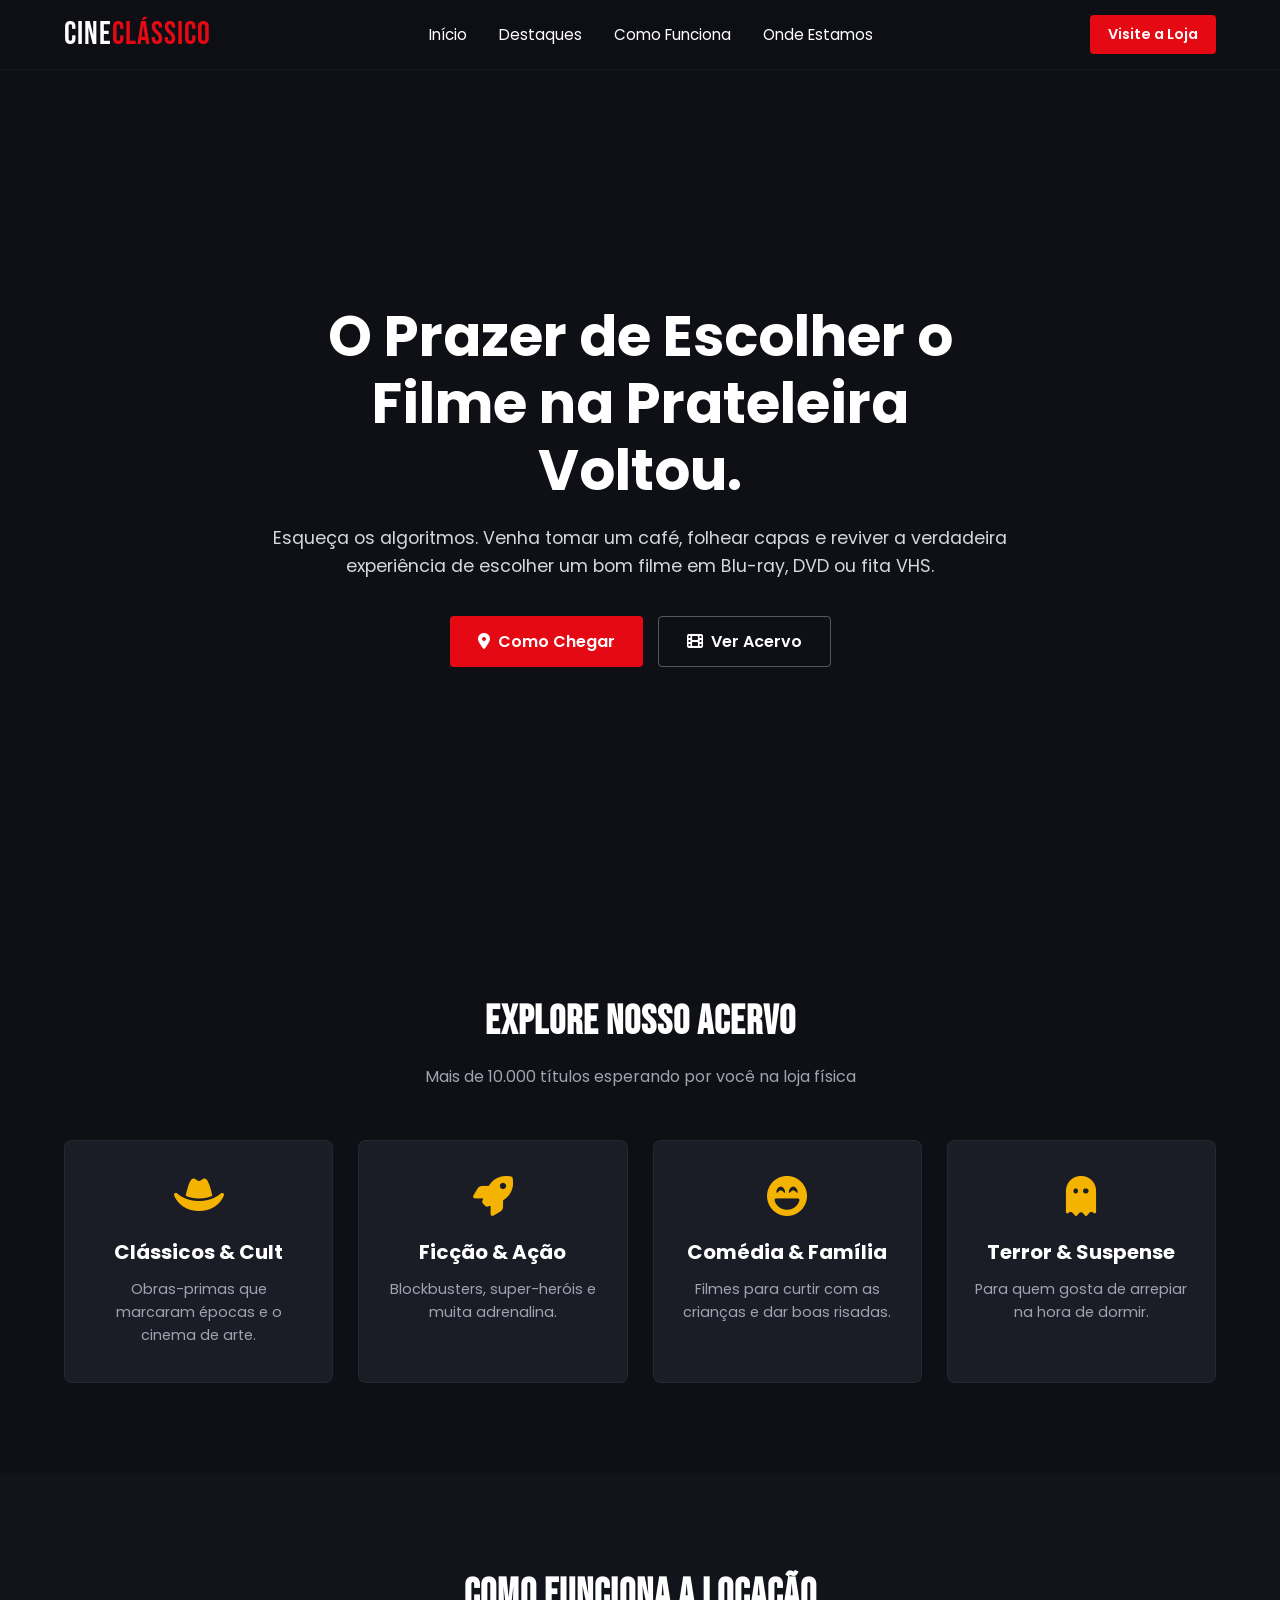
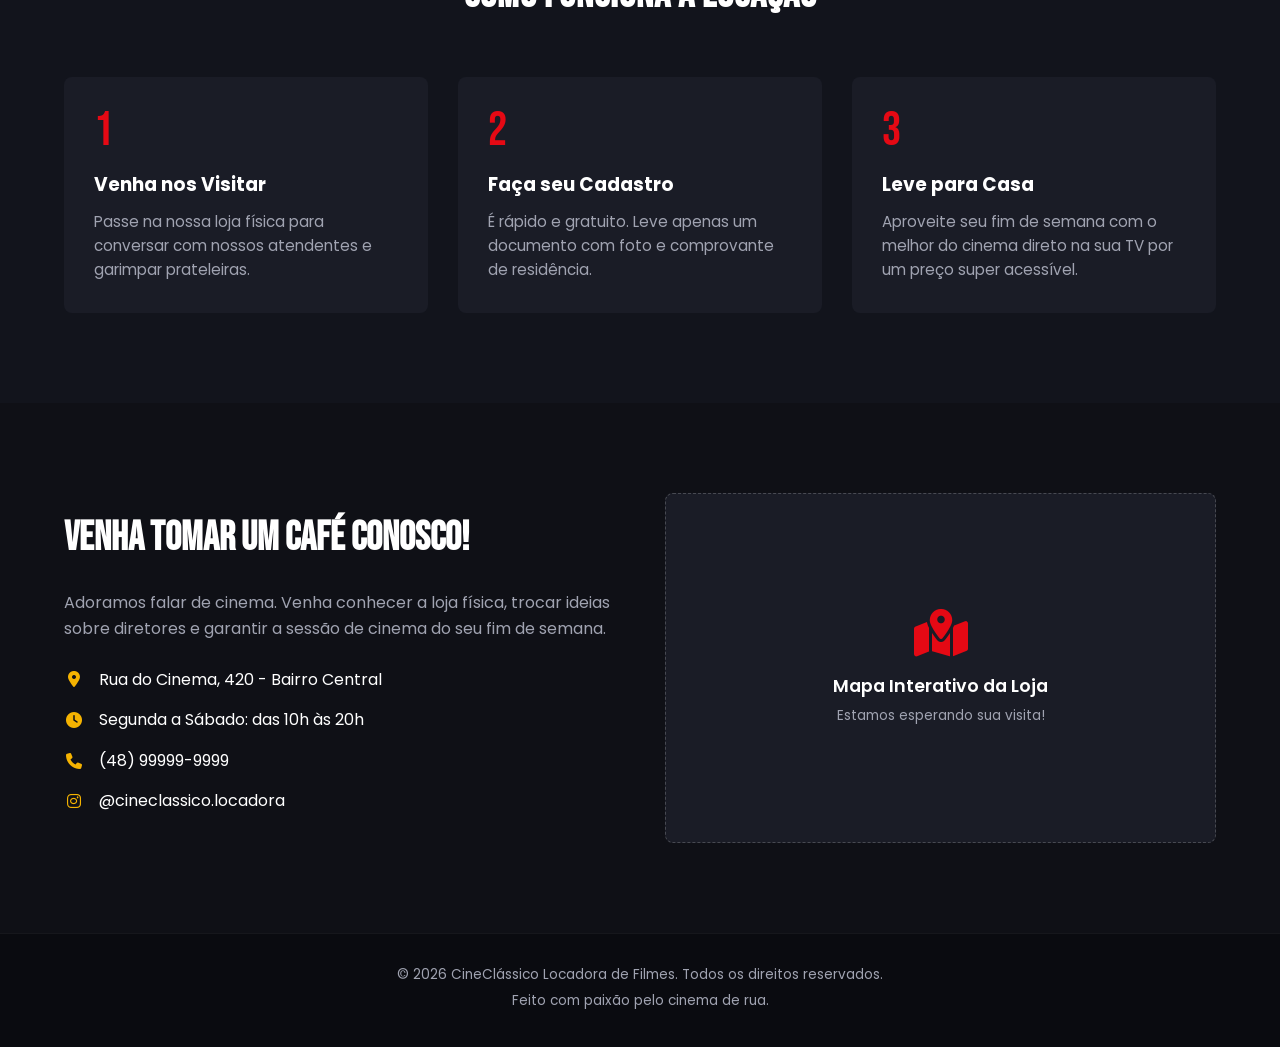
==== locadora_fisica/locadora_fisica/index.html @ 77d24d3d "Fix: remove subpasta duplicada e ponteiro de submodulo" ====
<!DOCTYPE html>
<html lang="pt-BR">

<head>
    <meta charset="UTF-8">
    <meta name="viewport" content="width=device-width, initial-scale=1.0">
    <title>CineClássico | A Sua Locadora de Filmes</title>
    <link rel="stylesheet" href="style.css">
    <!-- Google Fonts -->
    <link rel="preconnect" href="https://fonts.googleapis.com">
    <link rel="preconnect" href="https://fonts.gstatic.com" crossorigin>
    <link href="https://fonts.googleapis.com/css2?family=Poppins:wght@300;400;600;700&family=Bebas+Neue&display=swap"
        rel="stylesheet">
    <!-- FontAwesome para ícones -->
    <link rel="stylesheet" href="https://cdnjs.cloudflare.com/ajax/libs/font-awesome/6.4.0/css/all.min.css">
</head>

<body>

    <!-- CABEÇALHO / NAVBAR -->
    <header>
        <div class="container navbar">
            <a href="#" class="logo">Cine<span>Clássico</span></a>
            <nav>
                <ul class="nav-links">
                    <li><a href="#inicio">Início</a></li>
                    <li><a href="#destaques">Destaques</a></li>
                    <li><a href="#como-funciona">Como Funciona</a></li>
                    <li><a href="#localizacao">Onde Estamos</a></li>
                </ul>
            </nav>
            <a href="#localizacao" class="btn-cta-nav">Visite a Loja</a>
        </div>
    </header>

    <!-- SEÇÃO HERO (PRINCIPAL) -->
    <section id="inicio" class="hero">
        <div class="container hero-content">
            <h1>O Prazer de Escolher o Filme na Prateleira Voltou.</h1>
            <p>Esqueça os algoritmos. Venha tomar um café, folhear capas e reviver a verdadeira experiência de escolher
                um bom filme em Blu-ray, DVD ou fita VHS.</p>
            <div class="hero-buttons">
                <a href="#localizacao" class="btn btn-primary"><i class="fa-solid fa-location-dot"></i> Como Chegar</a>
                <a href="#destaques" class="btn btn-secondary"><i class="fa-solid fa-film"></i> Ver Acervo</a>
            </div>
        </div>
    </section>

    <!-- SEÇÃO DE DESTAQUES / GÊNEROS -->
    <section id="destaques" class="destaques">
        <div class="container">
            <h2 class="section-title">Explore Nosso Acervo</h2>
            <p class="section-subtitle">Mais de 10.000 títulos esperando por você na loja física</p>

            <div class="grid-categorias">
                <div class="card-categoria">
                    <i class="fa-solid fa-hat-cowboy"></i>
                    <h3>Clássicos & Cult</h3>
                    <p>Obras-primas que marcaram épocas e o cinema de arte.</p>
                </div>
                <div class="card-categoria">
                    <i class="fa-solid fa-rocket"></i>
                    <h3>Ficção & Ação</h3>
                    <p>Blockbusters, super-heróis e muita adrenalina.</p>
                </div>
                <div class="card-categoria">
                    <i class="fa-solid fa-face-laugh-beam"></i>
                    <h3>Comédia & Família</h3>
                    <p>Filmes para curtir com as crianças e dar boas risadas.</p>
                </div>
                <div class="card-categoria">
                    <i class="fa-solid fa-ghost"></i>
                    <h3>Terror & Suspense</h3>
                    <p>Para quem gosta de arrepiar na hora de dormir.</p>
                </div>
            </div>
        </div>
    </section>

    <!-- COMO FUNCIONA -->
    <section id="como-funciona" class="como-funciona">
        <div class="container">
            <h2 class="section-title">Como Funciona a Locação</h2>
            <div class="steps-grid">
                <div class="step">
                    <div class="step-number">1</div>
                    <h3>Venha nos Visitar</h3>
                    <p>Passe na nossa loja física para conversar com nossos atendentes e garimpar prateleiras.</p>
                </div>
                <div class="step">
                    <div class="step-number">2</div>
                    <h3>Faça seu Cadastro</h3>
                    <p>É rápido e gratuito. Leve apenas um documento com foto e comprovante de residência.</p>
                </div>
                <div class="step">
                    <div class="step-number">3</div>
                    <h3>Leve para Casa</h3>
                    <p>Aproveite seu fim de semana com o melhor do cinema direto na sua TV por um preço super acessível.
                    </p>
                </div>
            </div>
        </div>
    </section>

    <!-- LOCALIZAÇÃO E CONTATO -->
    <section id="localizacao" class="localizacao">
        <div class="container loc-grid">
            <div class="loc-info">
                <h2>Venha Tomar um Café Conosco!</h2>
                <p>Adoramos falar de cinema. Venha conhecer a loja física, trocar ideias sobre diretores e garantir a
                    sessão de cinema do seu fim de semana.</p>

                <ul class="contact-list">
                    <li><i class="fa-solid fa-location-dot"></i> Rua do Cinema, 420 - Bairro Central</li>
                    <li><i class="fa-solid fa-clock"></i> Segunda a Sábado: das 10h às 20h</li>
                    <li><i class="fa-solid fa-phone"></i> (48) 99999-9999</li>
                    <li><i class="fa-brands fa-instagram"></i> @cineclassico.locadora</li>
                </ul>
            </div>
            <div class="loc-map">
                <!-- Simulação de um mapa visual estiloso -->
                <div class="map-placeholder">
                    <i class="fa-solid fa-map-location-dot"></i>
                    <p>Mapa Interativo da Loja</p>
                    <span>Estamos esperando sua visita!</span>
                </div>
            </div>
        </div>
    </section>

    <!-- RODAPÉ -->
    <footer>
        <div class="container footer-content">
            <p>&copy; 2026 CineClássico Locadora de Filmes. Todos os direitos reservados.</p>
            <p>Feito com paixão pelo cinema de rua.</p>
        </div>
    </footer>

</body>

</html>
---- locadora_fisica/locadora_fisica/style.css ----
:root {
    --primary: #e50914;
    --primary-hover: #b80710;
    --accent: #f5b301;
    --bg-dark: #0f1016;
    --bg-alt: #12141c;
    --bg-footer: #0a0b10;
    --bg-card: #1a1c26;
    --text-light: #ffffff;
    --text-muted: #a0a3b1;
    --text-hero: #d5d7e0;
    --header-h: 70px;
    --transition: all 0.3s ease;
}

*,
*::before,
*::after {
    box-sizing: border-box;
    margin: 0;
    padding: 0;
}

html {
    scroll-behavior: smooth;
    scroll-padding-top: var(--header-h);
}

body {
    font-family: 'Poppins', sans-serif;
    background-color: var(--bg-dark);
    color: var(--text-light);
    line-height: 1.6;
}

.container {
    width: 100%;
    max-width: 1200px;
    margin-inline: auto;
    padding-inline: 1.5rem;
}

:focus-visible {
    outline: 2px solid var(--accent);
    outline-offset: 3px;
}

@media (prefers-reduced-motion: reduce) {
    html {
        scroll-behavior: auto;
    }

    *,
    *::before,
    *::after {
        transition: none !important;
    }
}

header {
    position: fixed;
    inset: 0 0 auto 0;
    height: var(--header-h);
    z-index: 1000;
    background-color: rgba(15, 16, 22, 0.95);
    backdrop-filter: blur(6px);
    border-bottom: 1px solid rgba(255, 255, 255, 0.05);
}

.navbar {
    height: 100%;
    display: flex;
    align-items: center;
    justify-content: space-between;
    gap: 1.5rem;
}

.logo {
    font-family: 'Bebas Neue', sans-serif;
    font-size: 2rem;
    letter-spacing: 1px;
    color: var(--text-light);
    text-decoration: none;
    white-space: nowrap;
}

.logo span {
    color: var(--primary);
}

.nav-links {
    display: flex;
    align-items: center;
    gap: 2rem;
    list-style: none;
}

.nav-links a {
    color: var(--text-light);
    text-decoration: none;
    font-size: 0.95rem;
    font-weight: 400;
    transition: var(--transition);
}

.nav-links a:hover {
    color: var(--accent);
}

.btn-cta-nav {
    background-color: var(--primary);
    color: var(--text-light);
    padding: 8px 18px;
    border-radius: 4px;
    text-decoration: none;
    font-weight: 600;
    font-size: 0.9rem;
    white-space: nowrap;
    transition: var(--transition);
}

.btn-cta-nav:hover {
    background-color: var(--primary-hover);
}

.hero {
    min-height: 100vh;
    background-color: var(--bg-dark);
    background-image:
        linear-gradient(rgba(15, 16, 22, 0.55), rgba(15, 16, 22, 0.85)),
        url('https://images.unsplash.com/photo-1489599849927-2ee91cede3ba?auto=format&fit=crop&q=80&w=1920');
    background-position: center;
    background-size: cover;
    background-repeat: no-repeat;
    display: flex;
    align-items: center;
    text-align: center;
    padding-top: var(--header-h);
}

.hero-content {
    max-width: 800px;
    margin: 0 auto;
}

.hero h1 {
    font-size: 3.5rem;
    font-weight: 700;
    margin-bottom: 20px;
    line-height: 1.2;
}

.hero p {
    font-size: 1.1rem;
    color: var(--text-hero);
    margin-bottom: 35px;
}

.hero-buttons {
    display: flex;
    justify-content: center;
    flex-wrap: wrap;
    gap: 15px;
}

.btn {
    padding: 12px 28px;
    border-radius: 4px;
    font-weight: 600;
    text-decoration: none;
    display: inline-flex;
    align-items: center;
    gap: 8px;
    transition: var(--transition);
}

.btn-primary {
    background-color: var(--primary);
    color: var(--text-light);
}

.btn-primary:hover {
    background-color: var(--primary-hover);
}

.btn-secondary {
    background-color: transparent;
    color: var(--text-light);
    border: 1px solid rgba(255, 255, 255, 0.3);
}

.btn-secondary:hover {
    border-color: var(--text-light);
    background-color: rgba(255, 255, 255, 0.05);
}

.section-title {
    text-align: center;
    font-size: 2.5rem;
    margin-bottom: 10px;
    font-family: 'Bebas Neue', sans-serif;
    letter-spacing: 1px;
}

.section-subtitle {
    text-align: center;
    color: var(--text-muted);
    margin-bottom: 50px;
}

.destaques {
    padding: 90px 0;
    background-color: var(--bg-dark);
}

.grid-categorias {
    display: grid;
    grid-template-columns: repeat(auto-fit, minmax(250px, 1fr));
    gap: 25px;
}

.card-categoria {
    background-color: var(--bg-card);
    padding: 35px 25px;
    border-radius: 8px;
    text-align: center;
    border: 1px solid rgba(255, 255, 255, 0.05);
    transition: var(--transition);
}

.card-categoria:hover {
    transform: translateY(-5px);
    border-color: var(--accent);
}

.card-categoria i {
    font-size: 2.5rem;
    color: var(--accent);
    margin-bottom: 20px;
}

.card-categoria h3 {
    margin-bottom: 10px;
    font-size: 1.25rem;
}

.card-categoria p {
    color: var(--text-muted);
    font-size: 0.9rem;
}

.como-funciona {
    padding: 90px 0;
    background-color: var(--bg-alt);
}

.steps-grid {
    display: grid;
    grid-template-columns: repeat(auto-fit, minmax(min(100%, 300px), 1fr));
    gap: 30px;
    margin-top: 50px;
}

.step {
    background-color: var(--bg-card);
    padding: 30px;
    border-radius: 8px;
    position: relative;
}

.step-number {
    font-family: 'Bebas Neue', sans-serif;
    font-size: 3rem;
    color: var(--primary);
    line-height: 1;
    margin-bottom: 15px;
}

.step h3 {
    margin-bottom: 10px;
}

.step p {
    color: var(--text-muted);
    font-size: 0.95rem;
}

.localizacao {
    padding: 90px 0;
    background-color: var(--bg-dark);
}

.loc-grid {
    display: grid;
    grid-template-columns: repeat(2, minmax(0, 1fr));
    gap: 50px;
    align-items: center;
}

.loc-info h2 {
    font-size: 2.5rem;
    font-family: 'Bebas Neue', sans-serif;
    margin-bottom: 20px;
}

.loc-info p {
    color: var(--text-muted);
    margin-bottom: 25px;
}

.contact-list {
    list-style: none;
}

.contact-list li {
    display: flex;
    align-items: center;
    gap: 15px;
    margin-bottom: 15px;
    color: var(--text-light);
}

.contact-list i {
    color: var(--accent);
    width: 20px;
    text-align: center;
    flex-shrink: 0;
}

.map-placeholder {
    width: 100%;
    height: 350px;
    background-color: var(--bg-card);
    border-radius: 8px;
    display: flex;
    flex-direction: column;
    align-items: center;
    justify-content: center;
    border: 1px dashed rgba(255, 255, 255, 0.2);
    text-align: center;
    padding: 20px;
}

.map-placeholder i {
    font-size: 3rem;
    color: var(--primary);
    margin-bottom: 15px;
}

.map-placeholder p {
    font-weight: 600;
    font-size: 1.1rem;
}

.map-placeholder span {
    color: var(--text-muted);
    font-size: 0.85rem;
    margin-top: 5px;
}

footer {
    background-color: var(--bg-footer);
    padding: 30px 0;
    text-align: center;
    border-top: 1px solid rgba(255, 255, 255, 0.05);
}

.footer-content p {
    color: var(--text-muted);
    font-size: 0.85rem;
    margin-bottom: 5px;
}

@media (max-width: 768px) {
    header {
        height: auto;
        padding-block: 0.5rem;
    }

    .navbar {
        flex-wrap: wrap;
    }

    .navbar nav {
        order: 3;
        width: 100%;
        overflow-x: auto;
    }

    .nav-links {
        gap: 1.25rem;
        white-space: nowrap;
    }

    .hero {
        padding-top: 110px;
    }

    .hero h1 {
        font-size: 2.5rem;
    }

    .loc-grid {
        grid-template-columns: 1fr;
        gap: 2rem;
    }
}
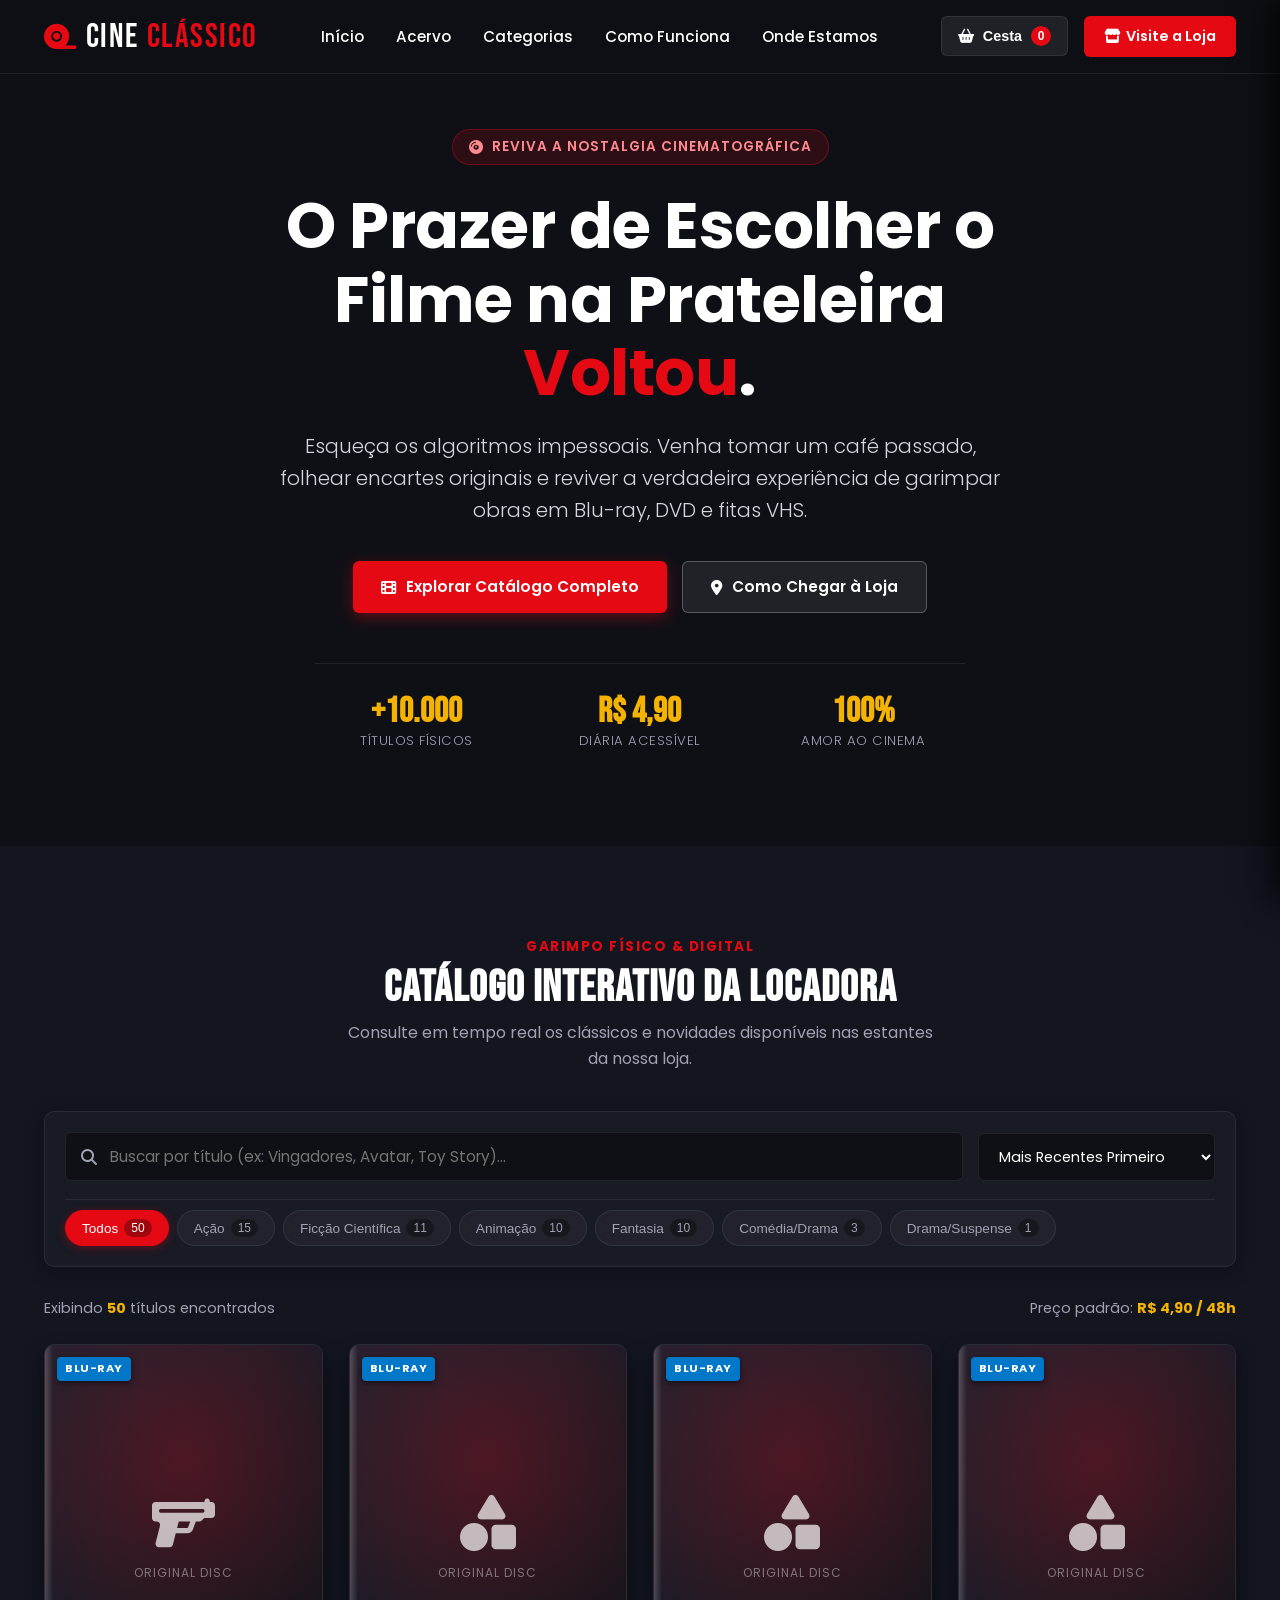
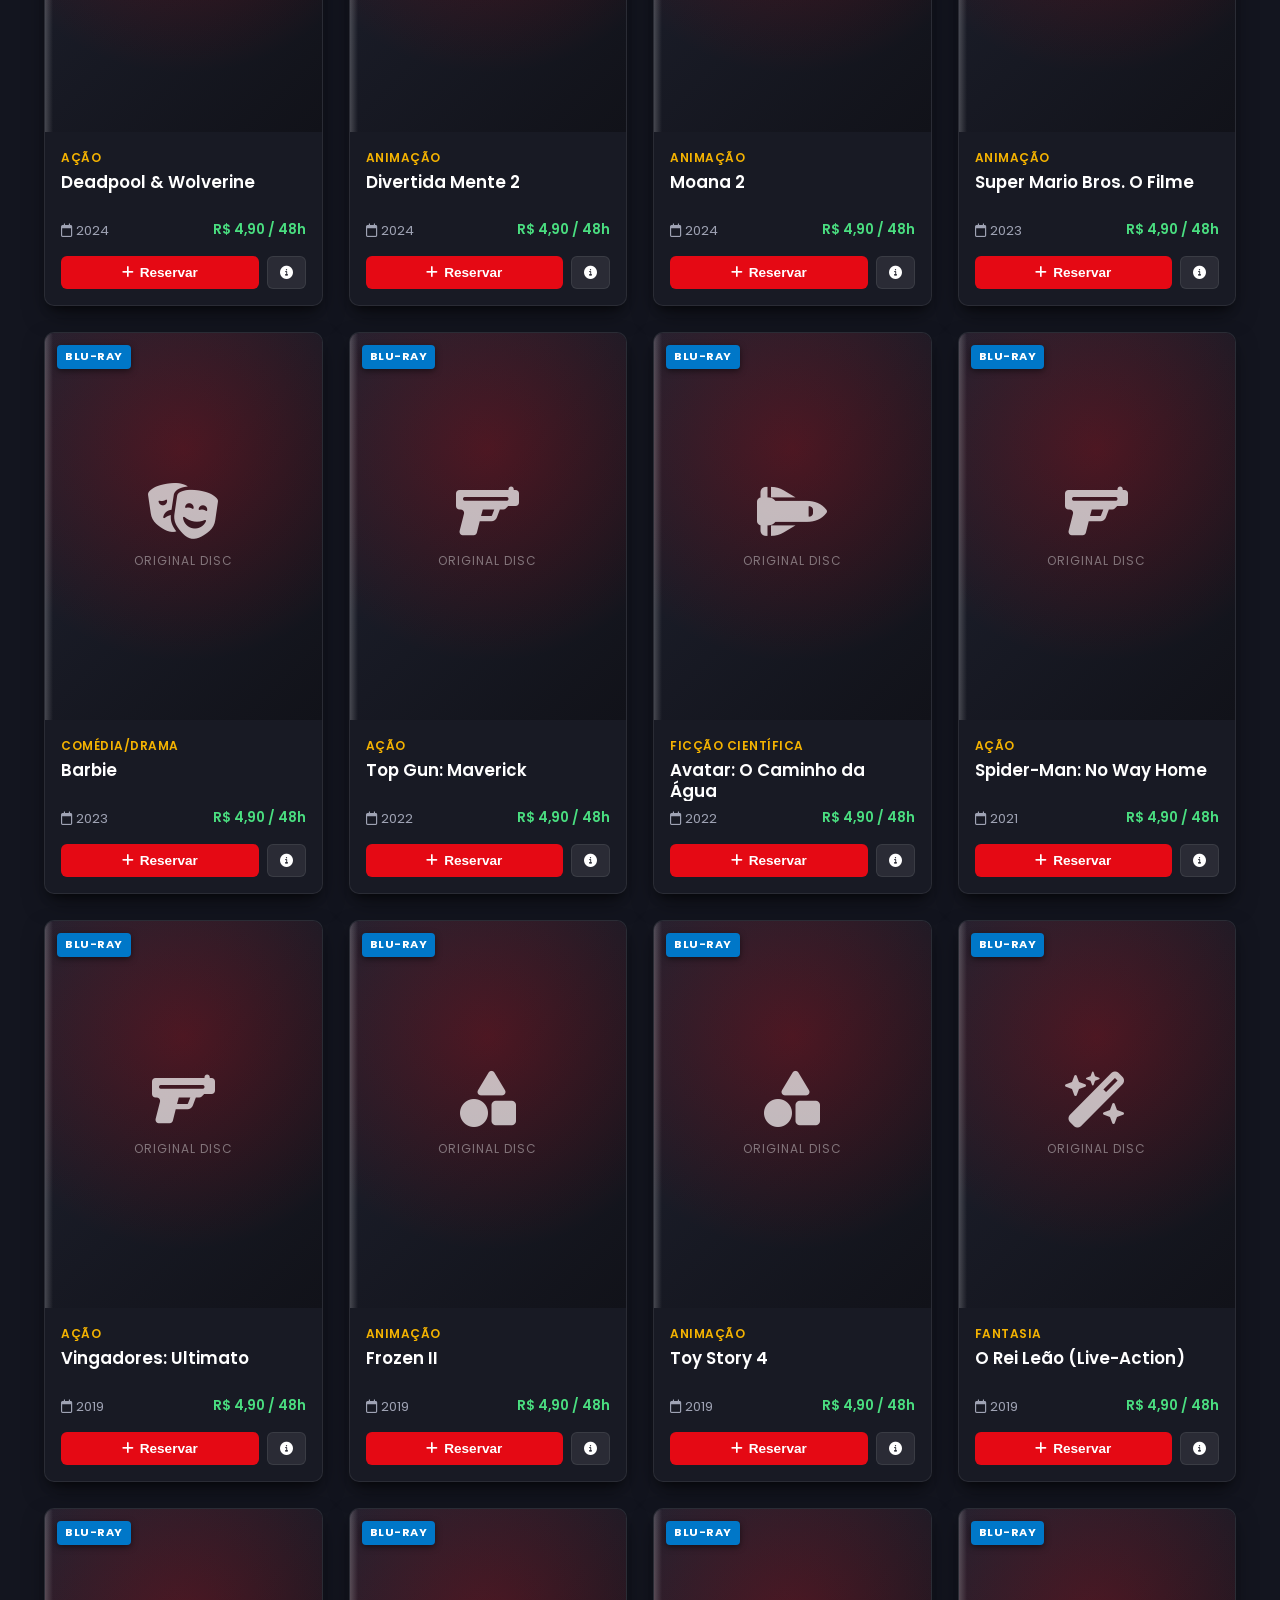
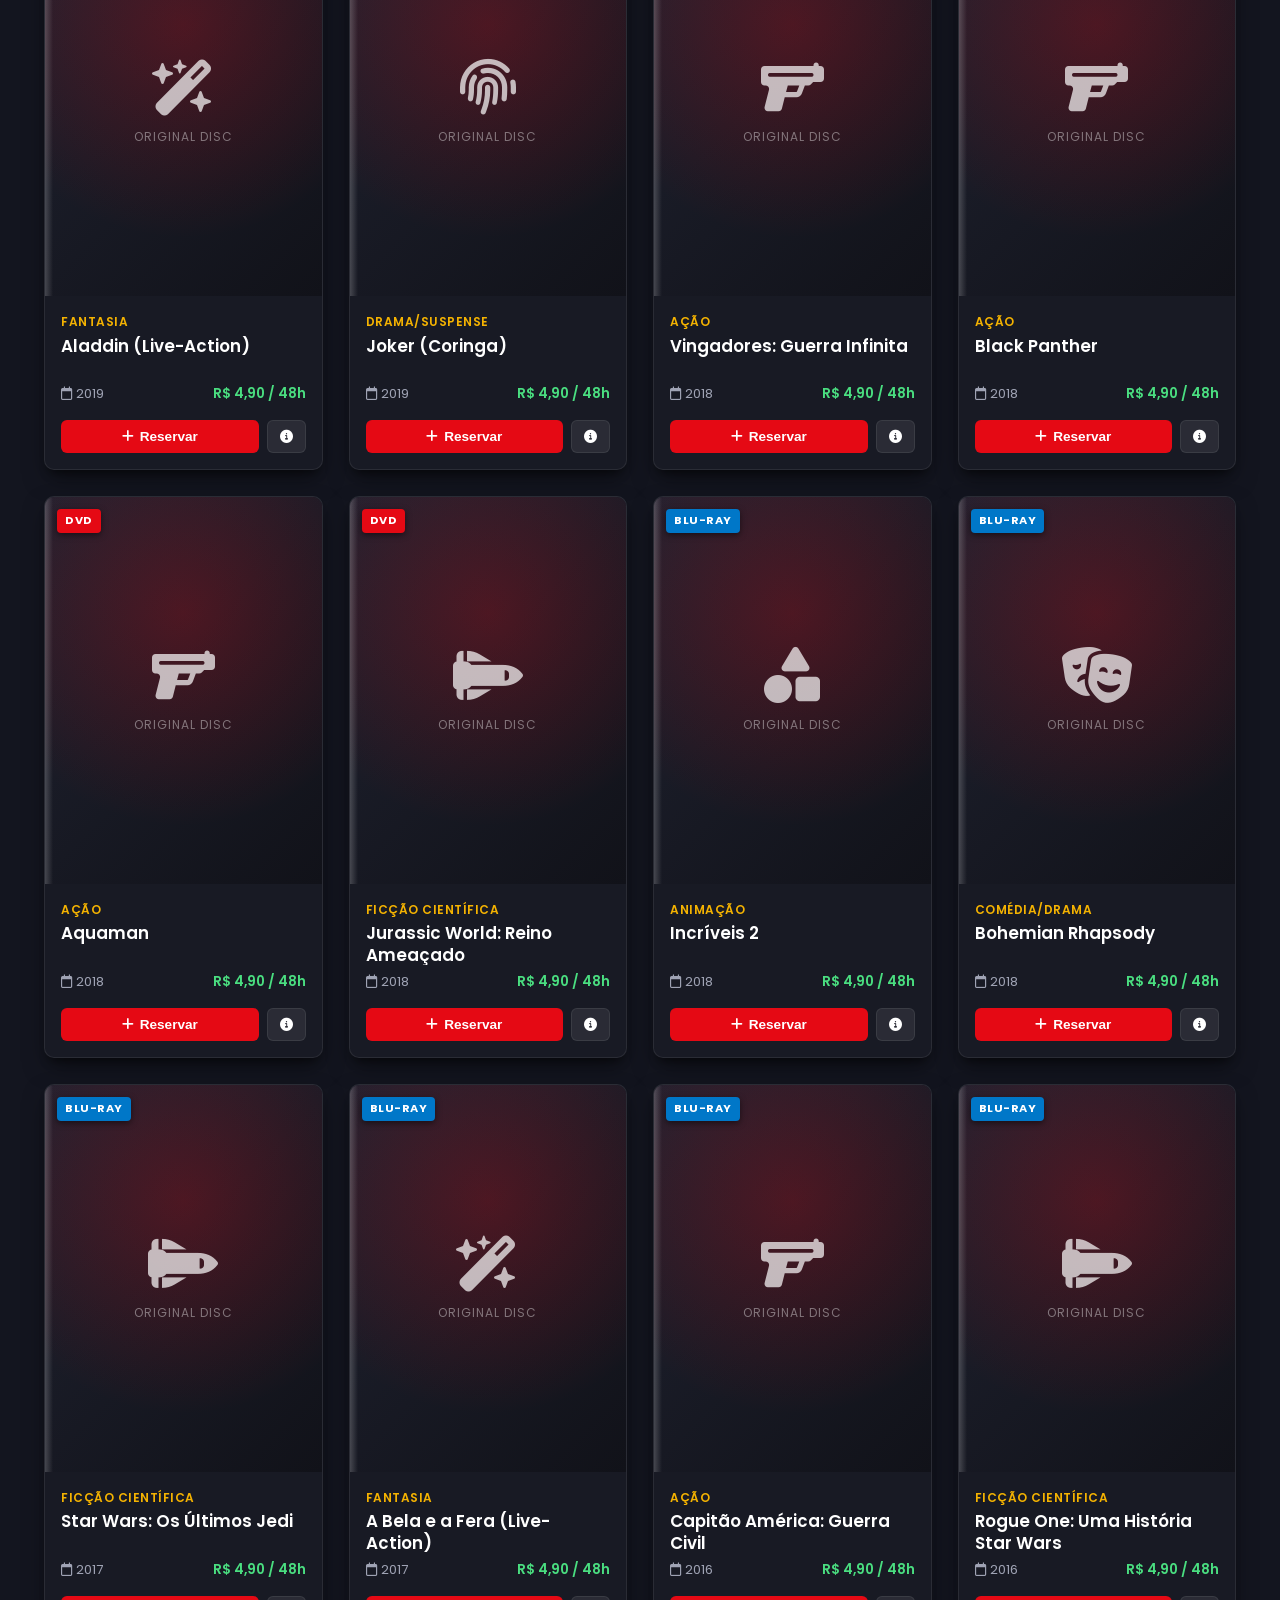
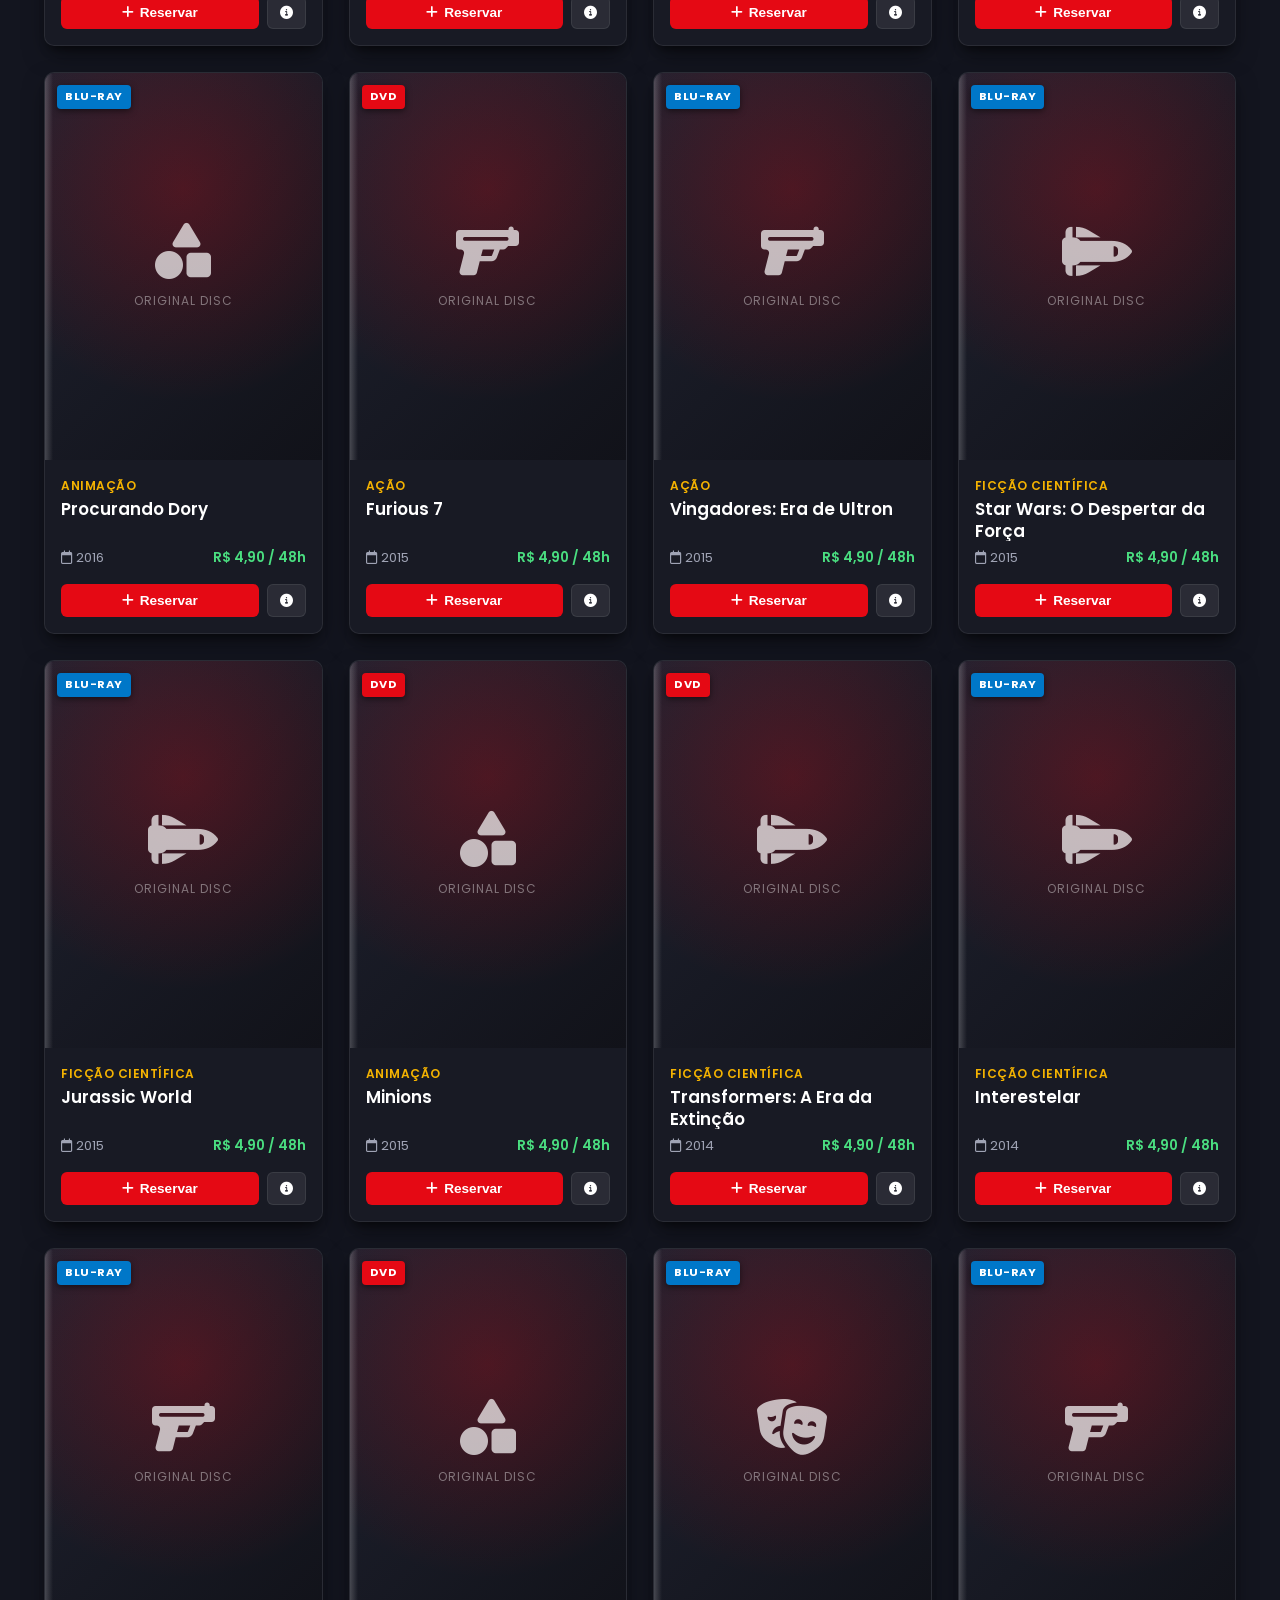
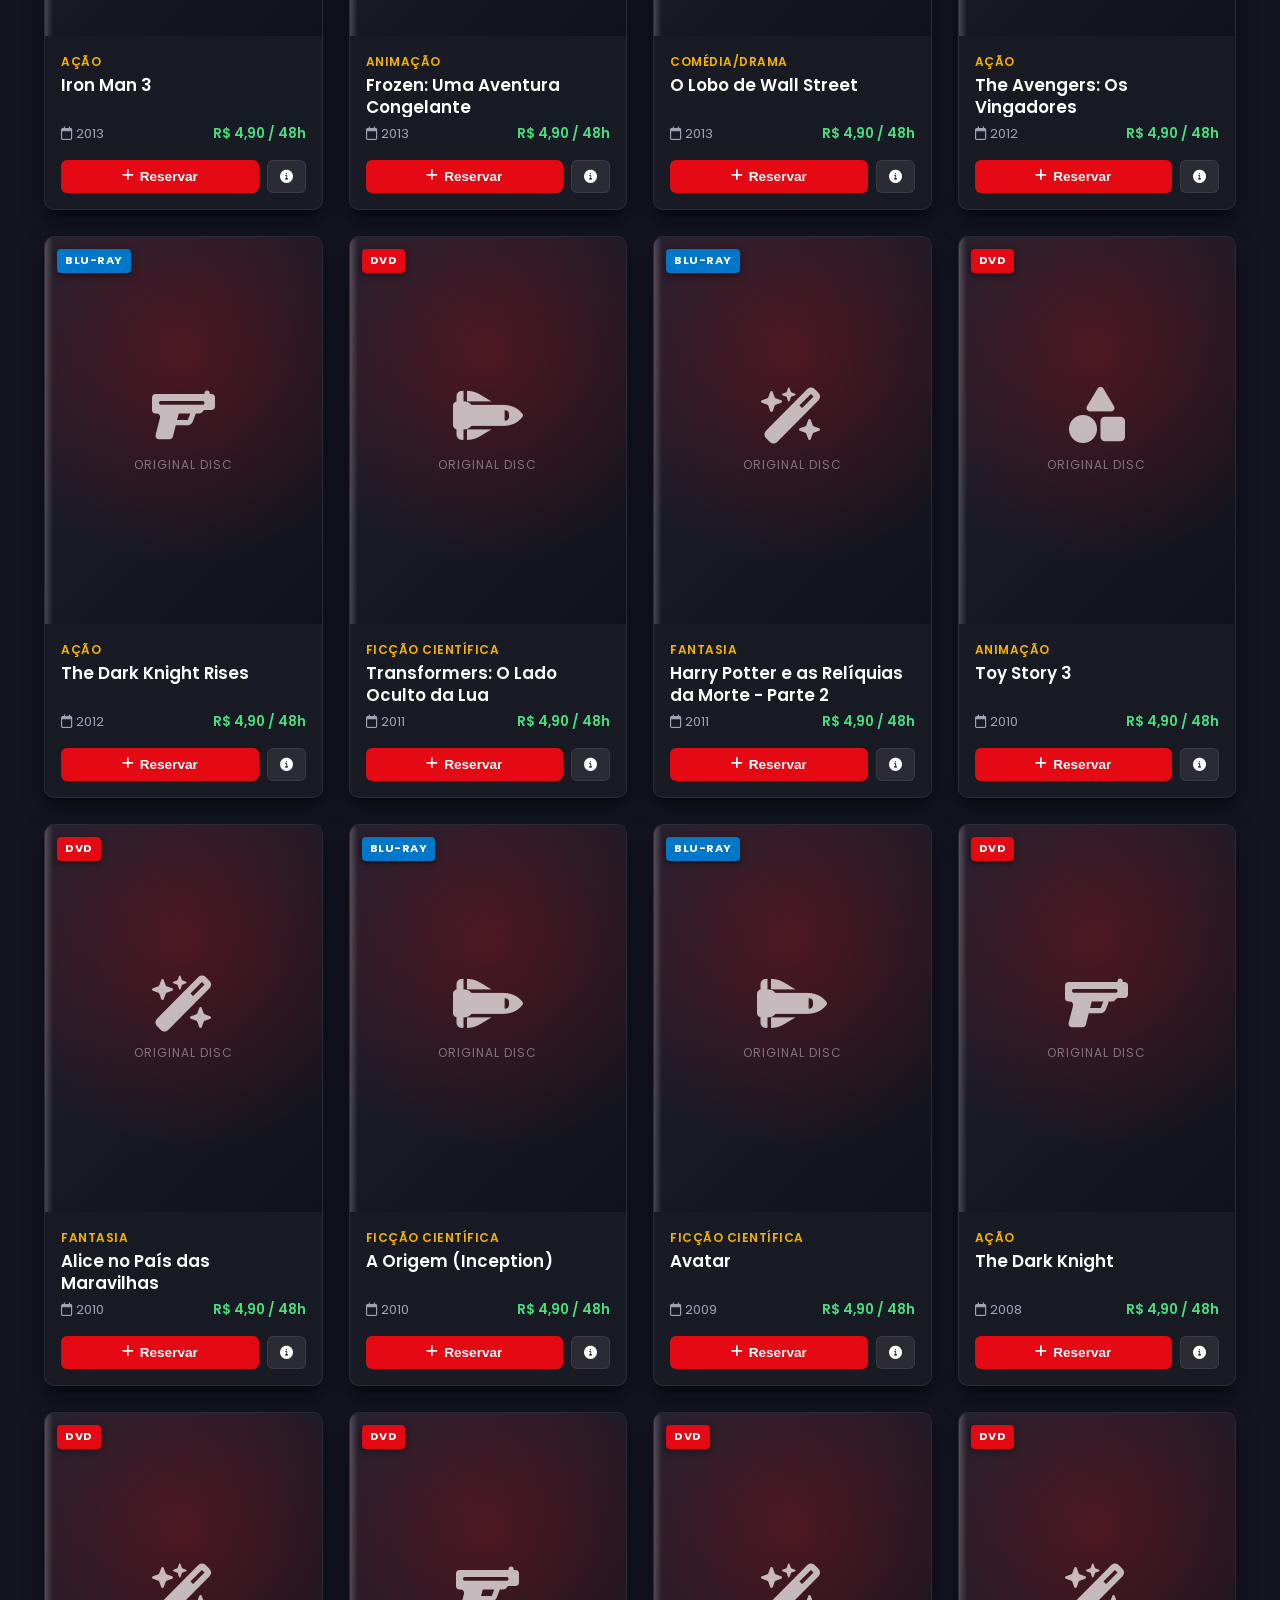
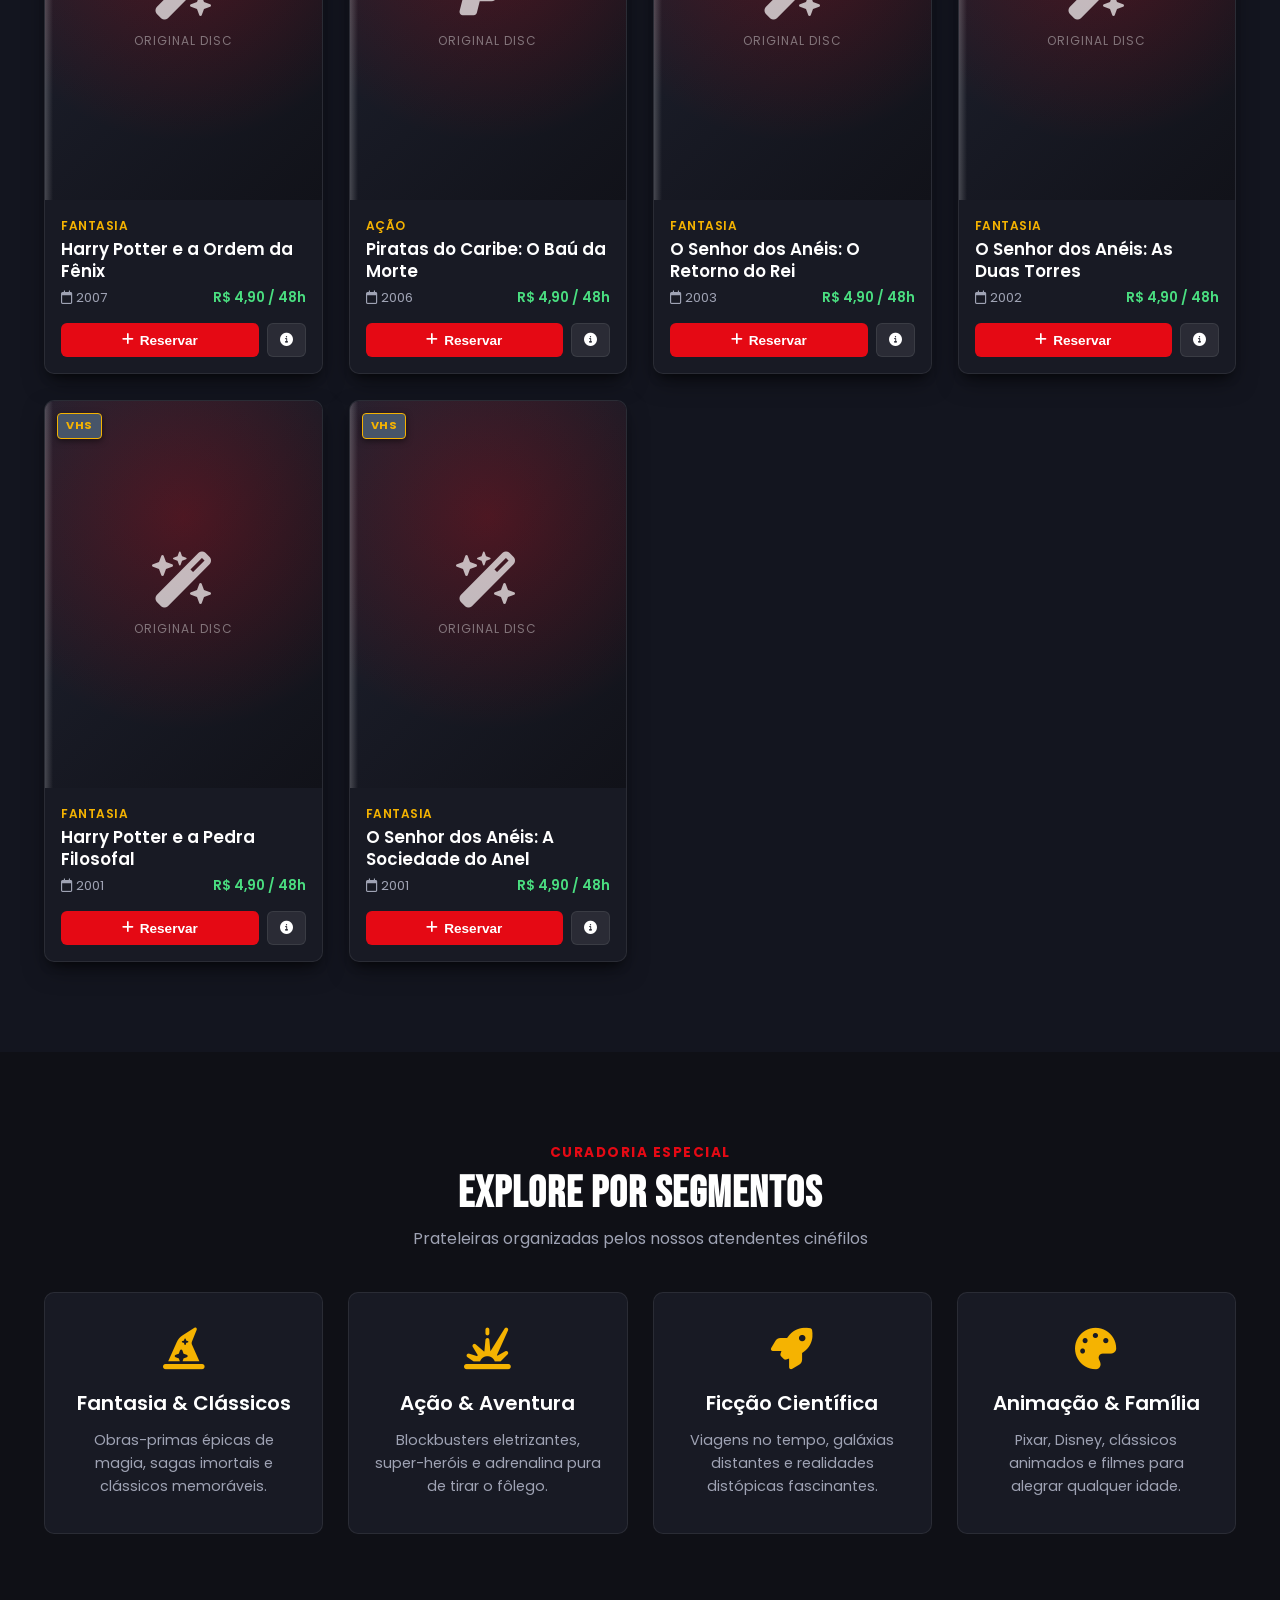
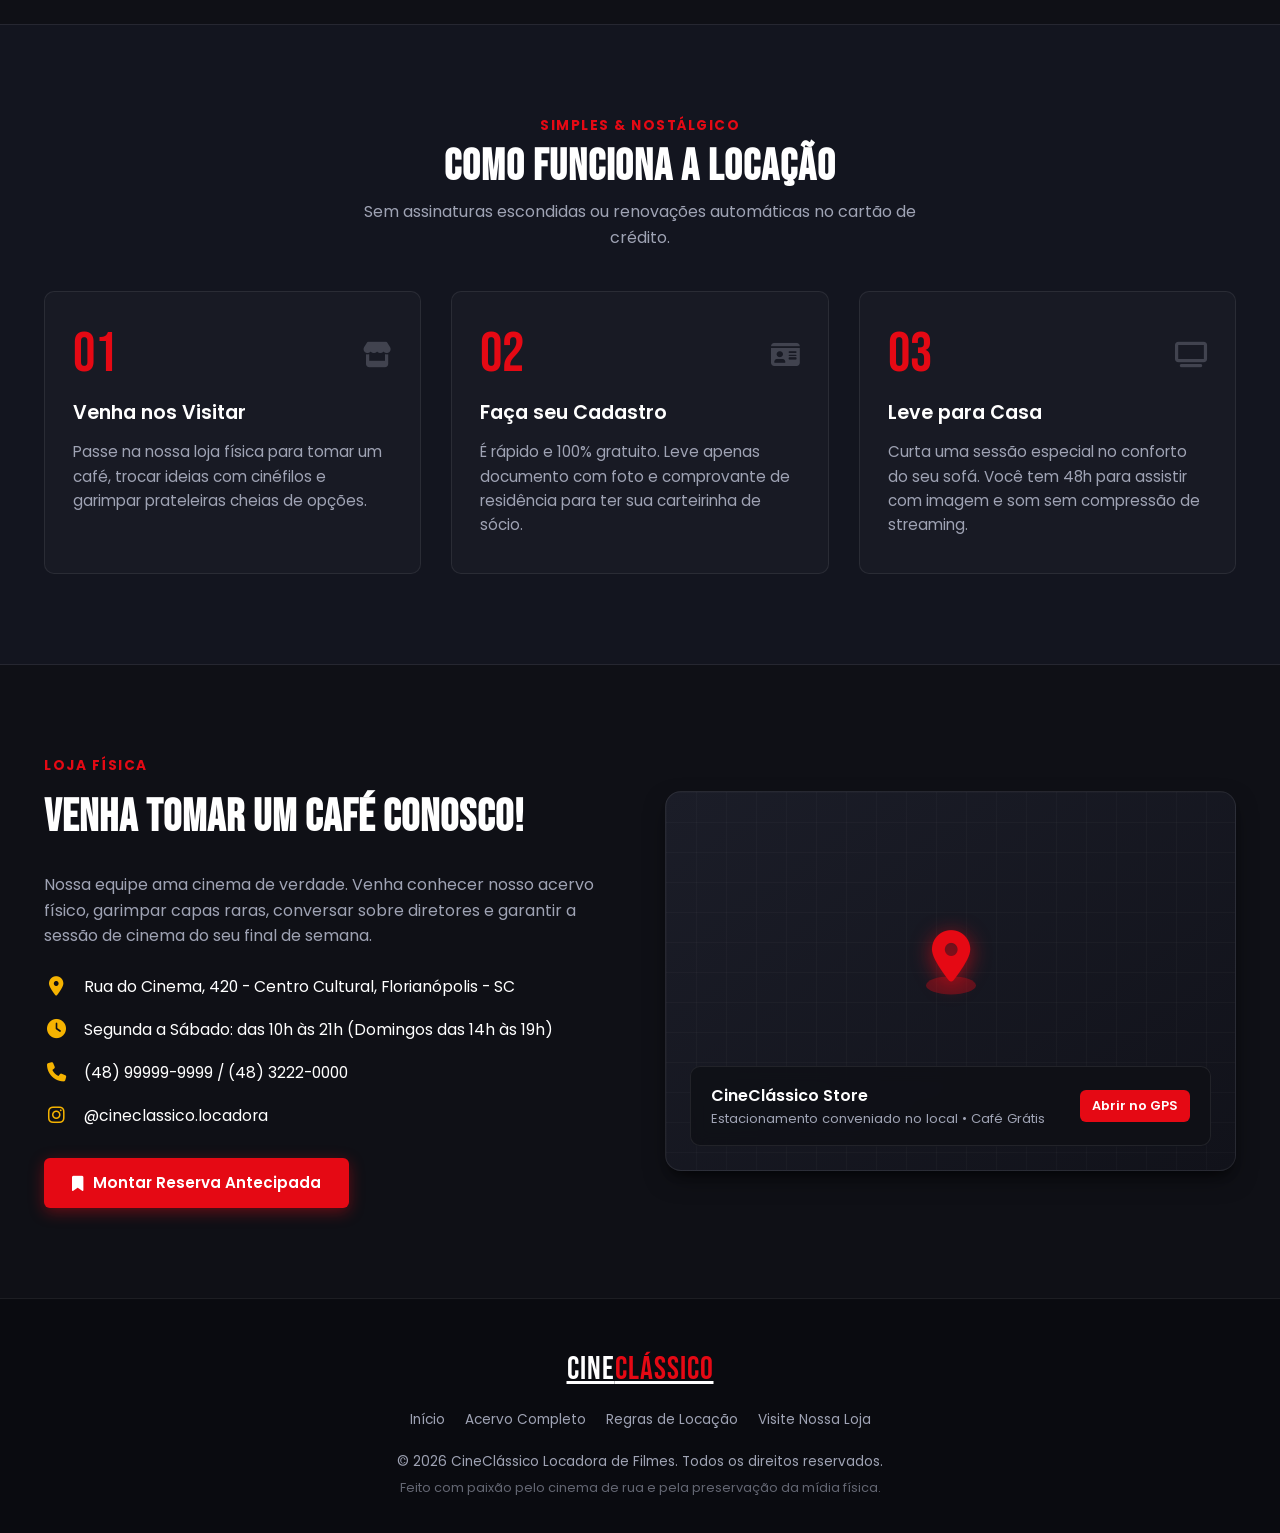
==== commit 3d341bad: "Interface updated by José and Felipe" ====
--- a/locadora_fisica/locadora_fisica/index.html
+++ b/locadora_fisica/locadora_fisica/index.html
@@ -5,137 +5,2043 @@
     <meta charset="UTF-8">
     <meta name="viewport" content="width=device-width, initial-scale=1.0">
     <title>CineClássico | A Sua Locadora de Filmes</title>
-    <link rel="stylesheet" href="style.css">
-    <!-- Google Fonts -->
+
+    <!-- Google Fonts: Bebas Neue e Poppins -->
     <link rel="preconnect" href="https://fonts.googleapis.com">
     <link rel="preconnect" href="https://fonts.gstatic.com" crossorigin>
-    <link href="https://fonts.googleapis.com/css2?family=Poppins:wght@300;400;600;700&family=Bebas+Neue&display=swap"
-        rel="stylesheet">
+    <link href="https://fonts.googleapis.com/css2?family=Bebas+Neue&family=Poppins:ital,wght@0,300;0,400;0,500;0,600;0,700;1,400&display=swap" rel="stylesheet">
+    
     <!-- FontAwesome para ícones -->
     <link rel="stylesheet" href="https://cdnjs.cloudflare.com/ajax/libs/font-awesome/6.4.0/css/all.min.css">
+
+    <style>
+        :root {
+            --primary: #e50914;
+            --primary-hover: #b80710;
+            --accent: #f5b301;
+            --accent-hover: #d49b00;
+            --bg-dark: #0f1016;
+            --bg-alt: #13151f;
+            --bg-footer: #0a0b10;
+            --bg-card: #181a24;
+            --bg-card-hover: #202330;
+            --text-light: #ffffff;
+            --text-muted: #9fa3b4;
+            --text-hero: #d5d7e0;
+            --border-subtle: rgba(255, 255, 255, 0.08);
+            --header-h: 74px;
+            --radius-sm: 6px;
+            --radius-md: 10px;
+            --radius-lg: 16px;
+            --transition: all 0.25s cubic-bezier(0.4, 0, 0.2, 1);
+            --shadow-card: 0 10px 25px -5px rgba(0, 0, 0, 0.5), 0 8px 10px -6px rgba(0, 0, 0, 0.5);
+            --shadow-glow: 0 0 20px rgba(229, 9, 20, 0.35);
+        }
+
+        *,
+        *::before,
+        *::after {
+            box-sizing: border-box;
+            margin: 0;
+            padding: 0;
+        }
+
+        html {
+            scroll-behavior: smooth;
+            scroll-padding-top: var(--header-h);
+        }
+
+        body {
+            font-family: 'Poppins', sans-serif;
+            background-color: var(--bg-dark);
+            color: var(--text-light);
+            line-height: 1.6;
+            overflow-x: hidden;
+        }
+
+        .container {
+            width: 100%;
+            max-width: 1240px;
+            margin-inline: auto;
+            padding-inline: 1.5rem;
+        }
+
+        :focus-visible {
+            outline: 2px solid var(--accent);
+            outline-offset: 3px;
+        }
+
+        @media (prefers-reduced-motion: reduce) {
+            html {
+                scroll-behavior: auto;
+            }
+            *,
+            *::before,
+            *::after {
+                transition: none !important;
+            }
+        }
+
+        header {
+            position: fixed;
+            inset: 0 0 auto 0;
+            height: var(--header-h);
+            z-index: 999;
+            background-color: rgba(15, 16, 22, 0.92);
+            backdrop-filter: blur(12px);
+            -webkit-backdrop-filter: blur(12px);
+            border-bottom: 1px solid var(--border-subtle);
+            transition: var(--transition);
+        }
+
+        header.scrolled {
+            background-color: rgba(10, 11, 16, 0.98);
+            box-shadow: 0 4px 20px rgba(0, 0, 0, 0.6);
+        }
+
+        .navbar {
+            height: 100%;
+            display: flex;
+            align-items: center;
+            justify-content: space-between;
+            gap: 1.5rem;
+        }
+
+        .logo {
+            font-family: 'Bebas Neue', sans-serif;
+            font-size: 2.15rem;
+            letter-spacing: 1.5px;
+            color: var(--text-light);
+            text-decoration: none;
+            display: flex;
+            align-items: center;
+            gap: 8px;
+        }
+
+        .logo i {
+            color: var(--primary);
+            font-size: 1.8rem;
+        }
+
+        .logo span {
+            color: var(--primary);
+        }
+
+        .nav-links {
+            display: flex;
+            align-items: center;
+            gap: 2rem;
+            list-style: none;
+        }
+
+        .nav-links a {
+            color: var(--text-light);
+            text-decoration: none;
+            font-size: 0.95rem;
+            font-weight: 500;
+            transition: var(--transition);
+            position: relative;
+            padding: 4px 0;
+        }
+
+        .nav-links a::after {
+            content: '';
+            position: absolute;
+            bottom: 0;
+            left: 0;
+            width: 0%;
+            height: 2px;
+            background-color: var(--primary);
+            transition: var(--transition);
+        }
+
+        .nav-links a:hover {
+            color: var(--accent);
+        }
+
+        .nav-links a:hover::after {
+            width: 100%;
+        }
+
+        .nav-actions {
+            display: flex;
+            align-items: center;
+            gap: 1rem;
+        }
+
+        .btn-cart {
+            background: rgba(255, 255, 255, 0.08);
+            border: 1px solid var(--border-subtle);
+            color: var(--text-light);
+            padding: 9px 16px;
+            border-radius: var(--radius-sm);
+            cursor: pointer;
+            display: inline-flex;
+            align-items: center;
+            gap: 9px;
+            font-weight: 600;
+            font-size: 0.9rem;
+            transition: var(--transition);
+            position: relative;
+        }
+
+        .btn-cart:hover {
+            background-color: rgba(255, 255, 255, 0.15);
+            border-color: var(--accent);
+            color: var(--accent);
+        }
+
+        .cart-badge {
+            background-color: var(--primary);
+            color: #fff;
+            font-size: 0.75rem;
+            font-weight: 700;
+            border-radius: 999px;
+            min-width: 20px;
+            height: 20px;
+            display: inline-flex;
+            align-items: center;
+            justify-content: center;
+            padding: 0 4px;
+        }
+
+        .btn-cta-nav {
+            background-color: var(--primary);
+            color: var(--text-light);
+            padding: 9px 20px;
+            border-radius: var(--radius-sm);
+            text-decoration: none;
+            font-weight: 600;
+            font-size: 0.9rem;
+            white-space: nowrap;
+            transition: var(--transition);
+            display: inline-flex;
+            align-items: center;
+            gap: 6px;
+        }
+
+        .btn-cta-nav:hover {
+            background-color: var(--primary-hover);
+            transform: translateY(-1px);
+        }
+
+        .hero {
+            min-height: 94vh;
+            background-color: var(--bg-dark);
+            background-image:
+                linear-gradient(180deg, rgba(15, 16, 22, 0.4) 0%, rgba(15, 16, 22, 0.85) 75%, var(--bg-dark) 100%),
+                url('https://images.unsplash.com/photo-1489599849927-2ee91cede3ba?auto=format&fit=crop&q=85&w=1920');
+            background-position: center 30%;
+            background-size: cover;
+            background-repeat: no-repeat;
+            display: flex;
+            align-items: center;
+            text-align: center;
+            padding-top: calc(var(--header-h) + 20px);
+            padding-bottom: 60px;
+            position: relative;
+        }
+
+        .hero-tagline {
+            display: inline-flex;
+            align-items: center;
+            gap: 8px;
+            background: rgba(229, 9, 20, 0.15);
+            border: 1px solid rgba(229, 9, 20, 0.35);
+            color: #ff8a90;
+            padding: 6px 16px;
+            border-radius: 999px;
+            font-size: 0.85rem;
+            text-transform: uppercase;
+            letter-spacing: 1px;
+            font-weight: 600;
+            margin-bottom: 1.5rem;
+        }
+
+        .hero-content {
+            max-width: 860px;
+            margin: 0 auto;
+        }
+
+        .hero h1 {
+            font-size: clamp(2.4rem, 5vw, 4.2rem);
+            font-weight: 700;
+            margin-bottom: 20px;
+            line-height: 1.15;
+            letter-spacing: -0.5px;
+        }
+
+        .hero h1 span {
+            color: var(--primary);
+            position: relative;
+            display: inline-block;
+        }
+
+        .hero p {
+            font-size: clamp(1rem, 1.8vw, 1.25rem);
+            color: var(--text-hero);
+            margin-bottom: 35px;
+            max-width: 720px;
+            margin-inline: auto;
+            font-weight: 300;
+        }
+
+        .hero-buttons {
+            display: flex;
+            justify-content: center;
+            flex-wrap: wrap;
+            gap: 15px;
+        }
+
+        .btn {
+            padding: 13px 28px;
+            border-radius: var(--radius-sm);
+            font-weight: 600;
+            text-decoration: none;
+            display: inline-flex;
+            align-items: center;
+            justify-content: center;
+            gap: 10px;
+            transition: var(--transition);
+            border: none;
+            cursor: pointer;
+            font-size: 0.95rem;
+        }
+
+        .btn-primary {
+            background-color: var(--primary);
+            color: var(--text-light);
+            box-shadow: 0 4px 15px rgba(229, 9, 20, 0.4);
+        }
+
+        .btn-primary:hover {
+            background-color: var(--primary-hover);
+            transform: translateY(-2px);
+            box-shadow: 0 6px 20px rgba(229, 9, 20, 0.6);
+        }
+
+        .btn-secondary {
+            background-color: rgba(255, 255, 255, 0.08);
+            color: var(--text-light);
+            border: 1px solid rgba(255, 255, 255, 0.25);
+            backdrop-filter: blur(4px);
+        }
+
+        .btn-secondary:hover {
+            border-color: var(--text-light);
+            background-color: rgba(255, 255, 255, 0.16);
+            transform: translateY(-2px);
+        }
+
+        .hero-stats {
+            display: grid;
+            grid-template-columns: repeat(3, 1fr);
+            gap: 20px;
+            margin-top: 50px;
+            max-width: 650px;
+            margin-inline: auto;
+            border-top: 1px solid var(--border-subtle);
+            padding-top: 30px;
+        }
+
+        .stat-item h4 {
+            font-family: 'Bebas Neue', sans-serif;
+            font-size: 2.2rem;
+            color: var(--accent);
+            line-height: 1;
+        }
+
+        .stat-item p {
+            font-size: 0.82rem;
+            color: var(--text-muted);
+            margin-bottom: 0;
+            text-transform: uppercase;
+            letter-spacing: 0.5px;
+        }
+
+        .section-header {
+            text-align: center;
+            margin-bottom: 40px;
+        }
+
+        .section-tag {
+            font-size: 0.85rem;
+            text-transform: uppercase;
+            letter-spacing: 1.5px;
+            color: var(--primary);
+            font-weight: 700;
+            display: block;
+            margin-bottom: 6px;
+        }
+
+        .section-title {
+            font-size: 2.75rem;
+            font-family: 'Bebas Neue', sans-serif;
+            letter-spacing: 1px;
+            line-height: 1.1;
+        }
+
+        .section-subtitle {
+            color: var(--text-muted);
+            font-size: 1rem;
+            max-width: 600px;
+            margin: 8px auto 0;
+        }
+
+        /* Seção do Acervo Interativo */
+        .catalogo-section {
+            padding: 90px 0;
+            background-color: var(--bg-alt);
+            position: relative;
+        }
+
+        .catalog-controls {
+            background-color: var(--bg-card);
+            border: 1px solid var(--border-subtle);
+            border-radius: var(--radius-md);
+            padding: 20px;
+            margin-bottom: 30px;
+            box-shadow: 0 4px 20px rgba(0, 0, 0, 0.25);
+        }
+
+        .search-and-sort {
+            display: flex;
+            gap: 15px;
+            flex-wrap: wrap;
+            margin-bottom: 18px;
+        }
+
+        .search-box {
+            flex: 1 1 300px;
+            position: relative;
+        }
+
+        .search-box i {
+            position: absolute;
+            left: 16px;
+            top: 50%;
+            transform: translateY(-50%);
+            color: var(--text-muted);
+            font-size: 1rem;
+        }
+
+        .search-input {
+            width: 100%;
+            background-color: var(--bg-dark);
+            border: 1px solid var(--border-subtle);
+            border-radius: var(--radius-sm);
+            padding: 12px 16px 12px 44px;
+            color: #fff;
+            font-size: 0.95rem;
+            outline: none;
+            transition: var(--transition);
+            font-family: inherit;
+        }
+
+        .search-input:focus {
+            border-color: var(--primary);
+            box-shadow: 0 0 0 3px rgba(229, 9, 20, 0.2);
+        }
+
+        .sort-box {
+            display: flex;
+            align-items: center;
+            gap: 10px;
+        }
+
+        .sort-select {
+            background-color: var(--bg-dark);
+            border: 1px solid var(--border-subtle);
+            color: #fff;
+            border-radius: var(--radius-sm);
+            padding: 12px 16px;
+            font-size: 0.9rem;
+            font-family: inherit;
+            outline: none;
+            cursor: pointer;
+            transition: var(--transition);
+        }
+
+        .sort-select:focus {
+            border-color: var(--primary);
+        }
+
+        .filter-pills {
+            display: flex;
+            flex-wrap: wrap;
+            gap: 8px;
+            padding-top: 10px;
+            border-top: 1px solid var(--border-subtle);
+        }
+
+        .filter-btn {
+            background-color: rgba(255, 255, 255, 0.04);
+            border: 1px solid var(--border-subtle);
+            color: var(--text-muted);
+            padding: 8px 16px;
+            border-radius: 999px;
+            font-size: 0.85rem;
+            font-weight: 500;
+            cursor: pointer;
+            transition: var(--transition);
+            display: inline-flex;
+            align-items: center;
+            gap: 6px;
+        }
+
+        .filter-btn:hover {
+            color: #fff;
+            background-color: rgba(255, 255, 255, 0.1);
+            border-color: rgba(255, 255, 255, 0.2);
+        }
+
+        .filter-btn.active {
+            background-color: var(--primary);
+            border-color: var(--primary);
+            color: #fff;
+            box-shadow: 0 2px 10px rgba(229, 9, 20, 0.35);
+        }
+
+        .filter-btn .pill-count {
+            background: rgba(0, 0, 0, 0.3);
+            border-radius: 12px;
+            padding: 2px 7px;
+            font-size: 0.75rem;
+        }
+
+        .catalog-meta {
+            display: flex;
+            justify-content: space-between;
+            align-items: center;
+            margin-bottom: 24px;
+            font-size: 0.9rem;
+            color: var(--text-muted);
+        }
+
+        .catalog-meta strong {
+            color: var(--accent);
+        }
+
+        .movies-grid {
+            display: grid;
+            grid-template-columns: repeat(auto-fill, minmax(240px, 1fr));
+            gap: 26px;
+        }
+
+        /* Card estilo capa de locadora com profundidade */
+        .movie-card {
+            background-color: var(--bg-card);
+            border-radius: var(--radius-md);
+            overflow: hidden;
+            border: 1px solid var(--border-subtle);
+            box-shadow: var(--shadow-card);
+            transition: var(--transition);
+            display: flex;
+            flex-direction: column;
+            position: relative;
+            group: card;
+        }
+
+        .movie-card:hover {
+            transform: translateY(-7px);
+            border-color: rgba(245, 179, 1, 0.4);
+            box-shadow: 0 16px 30px rgba(0, 0, 0, 0.6), 0 0 15px rgba(245, 179, 1, 0.15);
+        }
+
+        .movie-poster-box {
+            position: relative;
+            aspect-ratio: 2 / 2.8;
+            overflow: hidden;
+            background: linear-gradient(135deg, #1f2230 0%, #111219 100%);
+            display: flex;
+            align-items: center;
+            justify-content: center;
+        }
+
+        .movie-poster-art {
+            width: 100%;
+            height: 100%;
+            display: flex;
+            flex-direction: column;
+            align-items: center;
+            justify-content: center;
+            padding: 20px;
+            text-align: center;
+            position: relative;
+            background: radial-gradient(circle at 50% 30%, rgba(229, 9, 20, 0.25), transparent 70%);
+        }
+
+        .movie-format-badge {
+            position: absolute;
+            top: 12px;
+            left: 12px;
+            font-size: 0.7rem;
+            font-weight: 700;
+            padding: 3px 8px;
+            border-radius: 4px;
+            text-transform: uppercase;
+            letter-spacing: 0.5px;
+            box-shadow: 0 2px 6px rgba(0,0,0,0.5);
+            z-index: 2;
+        }
+
+        .badge-bluray {
+            background: #0077c8;
+            color: #fff;
+        }
+
+        .badge-dvd {
+            background: #e50914;
+            color: #fff;
+        }
+
+        .badge-vhs {
+            background: #475569;
+            color: #f5b301;
+            border: 1px solid #f5b301;
+        }
+
+        .movie-poster-icon {
+            font-size: 3.5rem;
+            color: rgba(255, 255, 255, 0.7);
+            margin-bottom: 12px;
+            transition: var(--transition);
+        }
+
+        .movie-card:hover .movie-poster-icon {
+            transform: scale(1.1);
+            color: var(--accent);
+        }
+
+        .movie-spine-effect {
+            position: absolute;
+            top: 0;
+            left: 0;
+            width: 8px;
+            height: 100%;
+            background: linear-gradient(90deg, rgba(255,255,255,0.2), transparent);
+            z-index: 2;
+        }
+
+        .movie-body {
+            padding: 16px;
+            display: flex;
+            flex-direction: column;
+            flex-grow: 1;
+        }
+
+        .movie-genre-tag {
+            font-size: 0.75rem;
+            color: var(--accent);
+            text-transform: uppercase;
+            font-weight: 600;
+            letter-spacing: 0.5px;
+            margin-bottom: 4px;
+        }
+
+        .movie-title {
+            font-size: 1.05rem;
+            font-weight: 600;
+            line-height: 1.3;
+            margin-bottom: 6px;
+            color: #fff;
+            display: -webkit-box;
+            -webkit-line-clamp: 2;
+            -webkit-box-orient: vertical;
+            overflow: hidden;
+            height: 2.6rem;
+        }
+
+        .movie-meta-sub {
+            display: flex;
+            align-items: center;
+            justify-content: space-between;
+            color: var(--text-muted);
+            font-size: 0.82rem;
+            margin-bottom: 15px;
+        }
+
+        .movie-price-tag {
+            color: #4ade80;
+            font-weight: 600;
+            font-size: 0.85rem;
+        }
+
+        .movie-actions {
+            margin-top: auto;
+            display: grid;
+            grid-template-columns: 1fr auto;
+            gap: 8px;
+        }
+
+        .btn-rent {
+            background-color: var(--primary);
+            color: #fff;
+            border: none;
+            padding: 9px 12px;
+            border-radius: var(--radius-sm);
+            font-size: 0.85rem;
+            font-weight: 600;
+            cursor: pointer;
+            display: inline-flex;
+            align-items: center;
+            justify-content: center;
+            gap: 6px;
+            transition: var(--transition);
+        }
+
+        .btn-rent:hover {
+            background-color: var(--primary-hover);
+        }
+
+        .btn-details {
+            background: rgba(255, 255, 255, 0.08);
+            border: 1px solid var(--border-subtle);
+            color: var(--text-light);
+            padding: 9px 12px;
+            border-radius: var(--radius-sm);
+            cursor: pointer;
+            transition: var(--transition);
+            display: inline-flex;
+            align-items: center;
+            justify-content: center;
+        }
+
+        .btn-details:hover {
+            background-color: rgba(255, 255, 255, 0.18);
+            color: var(--accent);
+        }
+
+        .destaques {
+            padding: 90px 0;
+            background-color: var(--bg-dark);
+        }
+
+        .grid-categorias {
+            display: grid;
+            grid-template-columns: repeat(auto-fit, minmax(250px, 1fr));
+            gap: 25px;
+        }
+
+        .card-categoria {
+            background-color: var(--bg-card);
+            padding: 35px 25px;
+            border-radius: var(--radius-md);
+            text-align: center;
+            border: 1px solid var(--border-subtle);
+            transition: var(--transition);
+            cursor: pointer;
+            text-decoration: none;
+            color: inherit;
+            display: block;
+        }
+
+        .card-categoria:hover {
+            transform: translateY(-6px);
+            border-color: var(--accent);
+            box-shadow: 0 10px 25px rgba(245, 179, 1, 0.15);
+        }
+
+        .card-categoria i {
+            font-size: 2.6rem;
+            color: var(--accent);
+            margin-bottom: 18px;
+            transition: var(--transition);
+        }
+
+        .card-categoria:hover i {
+            transform: scale(1.15);
+        }
+
+        .card-categoria h3 {
+            margin-bottom: 10px;
+            font-size: 1.25rem;
+            font-weight: 600;
+        }
+
+        .card-categoria p {
+            color: var(--text-muted);
+            font-size: 0.9rem;
+        }
+
+        .como-funciona {
+            padding: 90px 0;
+            background-color: var(--bg-alt);
+            border-top: 1px solid var(--border-subtle);
+            border-bottom: 1px solid var(--border-subtle);
+        }
+
+        .steps-grid {
+            display: grid;
+            grid-template-columns: repeat(auto-fit, minmax(280px, 1fr));
+            gap: 30px;
+            margin-top: 40px;
+        }
+
+        .step {
+            background-color: var(--bg-card);
+            padding: 35px 28px;
+            border-radius: var(--radius-md);
+            position: relative;
+            border: 1px solid var(--border-subtle);
+            transition: var(--transition);
+        }
+
+        .step:hover {
+            border-color: rgba(229, 9, 20, 0.4);
+            transform: translateY(-4px);
+        }
+
+        .step-number {
+            font-family: 'Bebas Neue', sans-serif;
+            font-size: 3.5rem;
+            color: var(--primary);
+            line-height: 1;
+            margin-bottom: 15px;
+            display: flex;
+            align-items: center;
+            justify-content: space-between;
+        }
+
+        .step-number i {
+            font-size: 1.6rem;
+            color: var(--text-muted);
+            opacity: 0.3;
+        }
+
+        .step h3 {
+            margin-bottom: 12px;
+            font-size: 1.2rem;
+            font-weight: 600;
+        }
+
+        .step p {
+            color: var(--text-muted);
+            font-size: 0.95rem;
+        }
+
+        .localizacao {
+            padding: 90px 0;
+            background-color: var(--bg-dark);
+        }
+
+        .loc-grid {
+            display: grid;
+            grid-template-columns: 1fr 1fr;
+            gap: 50px;
+            align-items: center;
+        }
+
+        .loc-info h2 {
+            font-size: 2.8rem;
+            font-family: 'Bebas Neue', sans-serif;
+            margin-bottom: 18px;
+            letter-spacing: 1px;
+        }
+
+        .loc-info p {
+            color: var(--text-muted);
+            margin-bottom: 25px;
+            font-size: 1rem;
+        }
+
+        .contact-list {
+            list-style: none;
+            margin-bottom: 30px;
+        }
+
+        .contact-list li {
+            display: flex;
+            align-items: center;
+            gap: 16px;
+            margin-bottom: 18px;
+            color: var(--text-light);
+            font-size: 0.98rem;
+        }
+
+        .contact-list i {
+            color: var(--accent);
+            width: 24px;
+            font-size: 1.2rem;
+            text-align: center;
+            flex-shrink: 0;
+        }
+
+        .map-interactive-card {
+            width: 100%;
+            height: 380px;
+            background: linear-gradient(145deg, #1b1d28 0%, #11121a 100%);
+            border-radius: var(--radius-lg);
+            border: 1px solid var(--border-subtle);
+            position: relative;
+            overflow: hidden;
+            display: flex;
+            flex-direction: column;
+            justify-content: flex-end;
+            padding: 24px;
+            box-shadow: var(--shadow-card);
+        }
+
+        /* Mock do mapa com grade visual */
+        .map-grid-bg {
+            position: absolute;
+            inset: 0;
+            opacity: 0.25;
+            background-size: 30px 30px;
+            background-image: 
+                linear-gradient(to right, rgba(255, 255, 255, 0.1) 1px, transparent 1px),
+                linear-gradient(to bottom, rgba(255, 255, 255, 0.1) 1px, transparent 1px);
+        }
+
+        .map-pin-pulse {
+            position: absolute;
+            top: 45%;
+            left: 50%;
+            transform: translate(-50%, -50%);
+            display: flex;
+            flex-direction: column;
+            align-items: center;
+            z-index: 2;
+        }
+
+        .map-pin-pulse i {
+            font-size: 3.2rem;
+            color: var(--primary);
+            filter: drop-shadow(0 4px 10px rgba(229, 9, 20, 0.7));
+            animation: bouncePin 2s infinite ease-in-out;
+        }
+
+        .map-pulse-ring {
+            width: 50px;
+            height: 18px;
+            background: rgba(229, 9, 20, 0.35);
+            border-radius: 50%;
+            margin-top: -6px;
+            animation: pulseWave 2s infinite;
+        }
+
+        @keyframes bouncePin {
+            0%, 100% { transform: translateY(0); }
+            50% { transform: translateY(-10px); }
+        }
+
+        @keyframes pulseWave {
+            0% { transform: scale(0.8); opacity: 0.8; }
+            100% { transform: scale(1.6); opacity: 0; }
+        }
+
+        .map-overlay-info {
+            position: relative;
+            z-index: 3;
+            background: rgba(15, 16, 22, 0.88);
+            backdrop-filter: blur(8px);
+            padding: 16px 20px;
+            border-radius: var(--radius-md);
+            border: 1px solid var(--border-subtle);
+            display: flex;
+            justify-content: space-between;
+            align-items: center;
+        }
+
+        .map-overlay-info h5 {
+            font-size: 1rem;
+            font-weight: 600;
+        }
+
+        .map-overlay-info p {
+            color: var(--text-muted);
+            font-size: 0.82rem;
+            margin: 0;
+        }
+
+        /* Carrinho / Cesta de Locação Drawer */
+        .cart-drawer-backdrop {
+            position: fixed;
+            inset: 0;
+            background: rgba(0, 0, 0, 0.75);
+            backdrop-filter: blur(4px);
+            z-index: 1050;
+            opacity: 0;
+            pointer-events: none;
+            transition: opacity 0.3s ease;
+        }
+
+        .cart-drawer-backdrop.open {
+            opacity: 1;
+            pointer-events: auto;
+        }
+
+        .cart-drawer {
+            position: fixed;
+            top: 0;
+            right: 0;
+            bottom: 0;
+            width: 100%;
+            max-width: 420px;
+            background-color: var(--bg-card);
+            box-shadow: -10px 0 30px rgba(0, 0, 0, 0.7);
+            z-index: 1060;
+            transform: translateX(100%);
+            transition: transform 0.35s cubic-bezier(0.4, 0, 0.2, 1);
+            display: flex;
+            flex-direction: column;
+        }
+
+        .cart-drawer.open {
+            transform: translateX(0);
+        }
+
+        .cart-header {
+            padding: 20px 24px;
+            border-bottom: 1px solid var(--border-subtle);
+            display: flex;
+            align-items: center;
+            justify-content: space-between;
+            background-color: rgba(15, 16, 22, 0.4);
+        }
+
+        .cart-header h3 {
+            font-family: 'Bebas Neue', sans-serif;
+            font-size: 1.6rem;
+            letter-spacing: 0.5px;
+            display: flex;
+            align-items: center;
+            gap: 10px;
+        }
+
+        .cart-close-btn {
+            background: transparent;
+            border: none;
+            color: var(--text-muted);
+            font-size: 1.3rem;
+            cursor: pointer;
+            padding: 5px;
+            transition: var(--transition);
+        }
+
+        .cart-close-btn:hover {
+            color: #fff;
+        }
+
+        .cart-body {
+            padding: 20px 24px;
+            flex: 1;
+            overflow-y: auto;
+            display: flex;
+            flex-direction: column;
+            gap: 12px;
+        }
+
+        .cart-empty-state {
+            text-align: center;
+            padding: 60px 20px;
+            color: var(--text-muted);
+            margin: auto 0;
+        }
+
+        .cart-empty-state i {
+            font-size: 3.5rem;
+            color: rgba(255, 255, 255, 0.15);
+            margin-bottom: 15px;
+        }
+
+        .cart-item {
+            display: flex;
+            align-items: center;
+            justify-content: space-between;
+            background-color: var(--bg-dark);
+            padding: 12px 14px;
+            border-radius: var(--radius-sm);
+            border: 1px solid var(--border-subtle);
+        }
+
+        .cart-item-info h5 {
+            font-size: 0.92rem;
+            font-weight: 600;
+            margin-bottom: 2px;
+        }
+
+        .cart-item-info span {
+            font-size: 0.78rem;
+            color: var(--text-muted);
+        }
+
+        .cart-item-remove {
+            background: transparent;
+            border: none;
+            color: #ff6b6b;
+            cursor: pointer;
+            padding: 6px 10px;
+            font-size: 1rem;
+            transition: var(--transition);
+        }
+
+        .cart-item-remove:hover {
+            color: #ff3838;
+            transform: scale(1.15);
+        }
+
+        .cart-footer {
+            padding: 20px 24px;
+            border-top: 1px solid var(--border-subtle);
+            background-color: rgba(15, 16, 22, 0.4);
+        }
+
+        .cart-summary {
+            display: flex;
+            justify-content: space-between;
+            margin-bottom: 16px;
+            font-weight: 600;
+        }
+
+        .cart-summary span:last-child {
+            color: var(--accent);
+            font-size: 1.1rem;
+        }
+
+        .btn-checkout {
+            width: 100%;
+            background-color: var(--primary);
+            color: #fff;
+            padding: 13px;
+            border-radius: var(--radius-sm);
+            font-weight: 600;
+            border: none;
+            cursor: pointer;
+            font-size: 0.95rem;
+            display: flex;
+            align-items: center;
+            justify-content: center;
+            gap: 8px;
+            transition: var(--transition);
+        }
+
+        .btn-checkout:hover {
+            background-color: var(--primary-hover);
+        }
+
+        /* Modal de Detalhes do Filme */
+        .modal-backdrop {
+            position: fixed;
+            inset: 0;
+            background: rgba(0, 0, 0, 0.85);
+            backdrop-filter: blur(5px);
+            z-index: 1100;
+            display: none;
+            align-items: center;
+            justify-content: center;
+            padding: 20px;
+        }
+
+        .modal-backdrop.active {
+            display: flex;
+        }
+
+        .movie-modal {
+            background-color: var(--bg-card);
+            border-radius: var(--radius-lg);
+            border: 1px solid var(--border-subtle);
+            width: 100%;
+            max-width: 600px;
+            position: relative;
+            overflow: hidden;
+            box-shadow: 0 25px 50px -12px rgba(0, 0, 0, 0.7);
+            animation: modalPop 0.25s cubic-bezier(0.16, 1, 0.3, 1);
+        }
+
+        @keyframes modalPop {
+            from { opacity: 0; transform: scale(0.95); }
+            to { opacity: 1; transform: scale(1); }
+        }
+
+        .modal-header-banner {
+            height: 140px;
+            background: linear-gradient(135deg, #e50914 0%, #4a0408 100%);
+            position: relative;
+            padding: 20px;
+            display: flex;
+            align-items: flex-end;
+        }
+
+        .modal-close-btn {
+            position: absolute;
+            top: 15px;
+            right: 15px;
+            background: rgba(0,0,0,0.4);
+            border: none;
+            color: #fff;
+            width: 32px;
+            height: 32px;
+            border-radius: 50%;
+            cursor: pointer;
+            display: flex;
+            align-items: center;
+            justify-content: center;
+            font-size: 1rem;
+            transition: var(--transition);
+        }
+
+        .modal-close-btn:hover {
+            background: rgba(0,0,0,0.8);
+            transform: rotate(90deg);
+        }
+
+        .modal-body {
+            padding: 25px;
+        }
+
+        .modal-title {
+            font-size: 1.8rem;
+            font-family: 'Bebas Neue', sans-serif;
+            letter-spacing: 0.5px;
+            margin-bottom: 8px;
+        }
+
+        .modal-badges {
+            display: flex;
+            gap: 10px;
+            margin-bottom: 16px;
+        }
+
+        .modal-info-grid {
+            display: grid;
+            grid-template-columns: 1fr 1fr;
+            gap: 12px;
+            background: var(--bg-dark);
+            padding: 15px;
+            border-radius: var(--radius-sm);
+            margin-bottom: 20px;
+            font-size: 0.88rem;
+        }
+
+        .modal-info-grid strong {
+            color: var(--accent);
+            display: block;
+            font-size: 0.75rem;
+            text-transform: uppercase;
+        }
+
+        /* Toast de notificação */
+        .toast-container {
+            position: fixed;
+            bottom: 25px;
+            right: 25px;
+            z-index: 1200;
+            display: flex;
+            flex-direction: column;
+            gap: 10px;
+            pointer-events: none;
+        }
+
+        .toast {
+            background-color: var(--bg-card);
+            border: 1px solid var(--accent);
+            color: #fff;
+            padding: 12px 20px;
+            border-radius: var(--radius-sm);
+            box-shadow: 0 10px 25px rgba(0,0,0,0.6);
+            display: flex;
+            align-items: center;
+            gap: 12px;
+            font-size: 0.9rem;
+            transform: translateY(20px);
+            opacity: 0;
+            animation: toastIn 0.3s forwards ease;
+        }
+
+        @keyframes toastIn {
+            to { transform: translateY(0); opacity: 1; }
+        }
+
+        footer {
+            background-color: var(--bg-footer);
+            padding: 45px 0 30px;
+            text-align: center;
+            border-top: 1px solid var(--border-subtle);
+        }
+
+        .footer-logo {
+            font-family: 'Bebas Neue', sans-serif;
+            font-size: 2rem;
+            letter-spacing: 1px;
+            color: var(--text-light);
+            margin-bottom: 10px;
+            display: inline-block;
+        }
+
+        .footer-logo span {
+            color: var(--primary);
+        }
+
+        .footer-links {
+            display: flex;
+            justify-content: center;
+            gap: 20px;
+            margin-bottom: 20px;
+            list-style: none;
+        }
+
+        .footer-links a {
+            color: var(--text-muted);
+            text-decoration: none;
+            font-size: 0.85rem;
+            transition: var(--transition);
+        }
+
+        .footer-links a:hover {
+            color: var(--accent);
+        }
+
+        .footer-content p {
+            color: var(--text-muted);
+            font-size: 0.85rem;
+            margin-bottom: 5px;
+        }
+
+        /* Responsividade */
+        @media (max-width: 900px) {
+            .loc-grid {
+                grid-template-columns: 1fr;
+                gap: 2.5rem;
+            }
+        }
+
+        @media (max-width: 768px) {
+            :root {
+                --header-h: auto;
+            }
+
+            header {
+                padding-block: 0.75rem;
+            }
+
+            .navbar {
+                flex-wrap: wrap;
+            }
+
+            .navbar nav {
+                order: 3;
+                width: 100%;
+                overflow-x: auto;
+                padding-top: 6px;
+            }
+
+            .nav-links {
+                gap: 1.25rem;
+                white-space: nowrap;
+            }
+
+            .hero {
+                padding-top: 130px;
+            }
+
+            .hero-stats {
+                grid-template-columns: 1fr;
+                gap: 15px;
+            }
+
+            .cart-drawer {
+                max-width: 100%;
+            }
+        }
+    </style>
 </head>
 
 <body>
 
-    <!-- CABEÇALHO / NAVBAR -->
-    <header>
+    <header id="header">
         <div class="container navbar">
-            <a href="#" class="logo">Cine<span>Clássico</span></a>
+            <a href="#" class="logo">
+                <i class="fa-solid fa-tape"></i> Cine<span>Clássico</span>
+            </a>
             <nav>
                 <ul class="nav-links">
                     <li><a href="#inicio">Início</a></li>
-                    <li><a href="#destaques">Destaques</a></li>
+                    <li><a href="#acervo">Acervo</a></li>
+                    <li><a href="#destaques">Categorias</a></li>
                     <li><a href="#como-funciona">Como Funciona</a></li>
                     <li><a href="#localizacao">Onde Estamos</a></li>
                 </ul>
             </nav>
-            <a href="#localizacao" class="btn-cta-nav">Visite a Loja</a>
+            <div class="nav-actions">
+                <button class="btn-cart" id="openCartBtn" aria-label="Abrir Cesta de Filmes">
+                    <i class="fa-solid fa-basket-shopping"></i>
+                    <span>Cesta</span>
+                    <span class="cart-badge" id="cartCountBadge">0</span>
+                </button>
+                <a href="#localizacao" class="btn-cta-nav">
+                    <i class="fa-solid fa-store"></i> Visite a Loja
+                </a>
+            </div>
         </div>
     </header>
 
-    <!-- SEÇÃO HERO (PRINCIPAL) -->
     <section id="inicio" class="hero">
         <div class="container hero-content">
-            <h1>O Prazer de Escolher o Filme na Prateleira Voltou.</h1>
-            <p>Esqueça os algoritmos. Venha tomar um café, folhear capas e reviver a verdadeira experiência de escolher
-                um bom filme em Blu-ray, DVD ou fita VHS.</p>
+            <div class="hero-tagline">
+                <i class="fa-solid fa-compact-disc"></i> Reviva a nostalgia cinematográfica
+            </div>
+            <h1>O Prazer de Escolher o Filme na Prateleira <span>Voltou</span>.</h1>
+            <p>Esqueça os algoritmos impessoais. Venha tomar um café passado, folhear encartes originais e reviver a verdadeira experiência de garimpar obras em Blu-ray, DVD e fitas VHS.</p>
+            
             <div class="hero-buttons">
-                <a href="#localizacao" class="btn btn-primary"><i class="fa-solid fa-location-dot"></i> Como Chegar</a>
-                <a href="#destaques" class="btn btn-secondary"><i class="fa-solid fa-film"></i> Ver Acervo</a>
+                <a href="#acervo" class="btn btn-primary">
+                    <i class="fa-solid fa-film"></i> Explorar Catálogo Completo
+                </a>
+                <a href="#localizacao" class="btn btn-secondary">
+                    <i class="fa-solid fa-location-dot"></i> Como Chegar à Loja
+                </a>
             </div>
-        </div>
-    </section>
-
-    <!-- SEÇÃO DE DESTAQUES / GÊNEROS -->
-    <section id="destaques" class="destaques">
-        <div class="container">
-            <h2 class="section-title">Explore Nosso Acervo</h2>
-            <p class="section-subtitle">Mais de 10.000 títulos esperando por você na loja física</p>
-
-            <div class="grid-categorias">
-                <div class="card-categoria">
-                    <i class="fa-solid fa-hat-cowboy"></i>
-                    <h3>Clássicos & Cult</h3>
-                    <p>Obras-primas que marcaram épocas e o cinema de arte.</p>
+
+            <div class="hero-stats">
+                <div class="stat-item">
+                    <h4>+10.000</h4>
+                    <p>Títulos Físicos</p>
                 </div>
-                <div class="card-categoria">
-                    <i class="fa-solid fa-rocket"></i>
-                    <h3>Ficção & Ação</h3>
-                    <p>Blockbusters, super-heróis e muita adrenalina.</p>
+                <div class="stat-item">
+                    <h4>R$ 4,90</h4>
+                    <p>Diária Acessível</p>
                 </div>
-                <div class="card-categoria">
-                    <i class="fa-solid fa-face-laugh-beam"></i>
-                    <h3>Comédia & Família</h3>
-                    <p>Filmes para curtir com as crianças e dar boas risadas.</p>
-                </div>
-                <div class="card-categoria">
-                    <i class="fa-solid fa-ghost"></i>
-                    <h3>Terror & Suspense</h3>
-                    <p>Para quem gosta de arrepiar na hora de dormir.</p>
+                <div class="stat-item">
+                    <h4>100%</h4>
+                    <p>Amor ao Cinema</p>
                 </div>
             </div>
         </div>
     </section>
 
-    <!-- COMO FUNCIONA -->
-    <section id="como-funciona" class="como-funciona">
+    <section id="acervo" class="catalogo-section">
         <div class="container">
-            <h2 class="section-title">Como Funciona a Locação</h2>
-            <div class="steps-grid">
-                <div class="step">
-                    <div class="step-number">1</div>
-                    <h3>Venha nos Visitar</h3>
-                    <p>Passe na nossa loja física para conversar com nossos atendentes e garimpar prateleiras.</p>
+            <div class="section-header">
+                <span class="section-tag">Garimpo Físico & Digital</span>
+                <h2 class="section-title">Catálogo Interativo da Locadora</h2>
+                <p class="section-subtitle">Consulte em tempo real os clássicos e novidades disponíveis nas estantes da nossa loja.</p>
+            </div>
+
+            <!-- Controles do Catálogo (Filtro por Segmento, Busca e Ordenação) -->
+            <div class="catalog-controls">
+                <div class="search-and-sort">
+                    <div class="search-box">
+                        <i class="fa-solid fa-magnifying-glass"></i>
+                        <input type="text" id="movieSearch" class="search-input" placeholder="Buscar por título (ex: Vingadores, Avatar, Toy Story)...">
+                    </div>
+                    <div class="sort-box">
+                        <select id="movieSort" class="sort-select" aria-label="Ordenar títulos">
+                            <option value="ano-desc">Mais Recentes Primeiro</option>
+                            <option value="ano-asc">Mais Antigos Primeiro</option>
+                            <option value="titulo-asc">Ordem Alfabética (A - Z)</option>
+                            <option value="titulo-desc">Ordem Alfabética (Z - A)</option>
+                        </select>
+                    </div>
                 </div>
-                <div class="step">
-                    <div class="step-number">2</div>
-                    <h3>Faça seu Cadastro</h3>
-                    <p>É rápido e gratuito. Leve apenas um documento com foto e comprovante de residência.</p>
+
+                <!-- Botões de Segmentos / Gêneros -->
+                <div class="filter-pills" id="segmentFilters">
+                    <!-- Gerados via JavaScript -->
                 </div>
-                <div class="step">
-                    <div class="step-number">3</div>
-                    <h3>Leve para Casa</h3>
-                    <p>Aproveite seu fim de semana com o melhor do cinema direto na sua TV por um preço super acessível.
-                    </p>
+            </div>
+
+            <!-- Contador de Resultados -->
+            <div class="catalog-meta">
+                <span>Exibindo <strong id="visibleCount">0</strong> títulos encontrados</span>
+                <span>Preço padrão: <strong>R$ 4,90 / 48h</strong></span>
+            </div>
+
+            <!-- Grade de Cards de Filmes -->
+            <div class="movies-grid" id="moviesContainer">
+                <!-- Inserido dinamicamente via JS -->
+            </div>
+        </div>
+    </section>
+
+    <section id="destaques" class="destaques">
+        <div class="container">
+            <div class="section-header">
+                <span class="section-tag">Curadoria Especial</span>
+                <h2 class="section-title">Explore Por Segmentos</h2>
+                <p class="section-subtitle">Prateleiras organizadas pelos nossos atendentes cinéfilos</p>
+            </div>
+
+            <div class="grid-categorias">
+                <div class="card-categoria" onclick="filterBySegmentDirect('Fantasia')">
+                    <i class="fa-solid fa-hat-wizard"></i>
+                    <h3>Fantasia & Clássicos</h3>
+                    <p>Obras-primas épicas de magia, sagas imortais e clássicos memoráveis.</p>
+                </div>
+                <div class="card-categoria" onclick="filterBySegmentDirect('Ação')">
+                    <i class="fa-solid fa-explosion"></i>
+                    <h3>Ação & Aventura</h3>
+                    <p>Blockbusters eletrizantes, super-heróis e adrenalina pura de tirar o fôlego.</p>
+                </div>
+                <div class="card-categoria" onclick="filterBySegmentDirect('Ficção Científica')">
+                    <i class="fa-solid fa-rocket"></i>
+                    <h3>Ficção Científica</h3>
+                    <p>Viagens no tempo, galáxias distantes e realidades distópicas fascinantes.</p>
+                </div>
+                <div class="card-categoria" onclick="filterBySegmentDirect('Animação')">
+                    <i class="fa-solid fa-palette"></i>
+                    <h3>Animação & Família</h3>
+                    <p>Pixar, Disney, clássicos animados e filmes para alegrar qualquer idade.</p>
                 </div>
             </div>
         </div>
     </section>
 
-    <!-- LOCALIZAÇÃO E CONTATO -->
-    <section id="localizacao" class="localizacao">
-        <div class="container loc-grid">
-            <div class="loc-info">
-                <h2>Venha Tomar um Café Conosco!</h2>
-                <p>Adoramos falar de cinema. Venha conhecer a loja física, trocar ideias sobre diretores e garantir a
-                    sessão de cinema do seu fim de semana.</p>
-
-                <ul class="contact-list">
-                    <li><i class="fa-solid fa-location-dot"></i> Rua do Cinema, 420 - Bairro Central</li>
-                    <li><i class="fa-solid fa-clock"></i> Segunda a Sábado: das 10h às 20h</li>
-                    <li><i class="fa-solid fa-phone"></i> (48) 99999-9999</li>
-                    <li><i class="fa-brands fa-instagram"></i> @cineclassico.locadora</li>
-                </ul>
+    <section id="como-funciona" class="como-funciona">
+        <div class="container">
+            <div class="section-header">
+                <span class="section-tag">Simples & Nostálgico</span>
+                <h2 class="section-title">Como Funciona a Locação</h2>
+                <p class="section-subtitle">Sem assinaturas escondidas ou renovações automáticas no cartão de crédito.</p>
             </div>
-            <div class="loc-map">
-                <!-- Simulação de um mapa visual estiloso -->
-                <div class="map-placeholder">
-                    <i class="fa-solid fa-map-location-dot"></i>
-                    <p>Mapa Interativo da Loja</p>
-                    <span>Estamos esperando sua visita!</span>
+
+            <div class="steps-grid">
+                <div class="step">
+                    <div class="step-number">
+                        <span>01</span>
+                        <i class="fa-solid fa-store"></i>
+                    </div>
+                    <h3>Venha nos Visitar</h3>
+                    <p>Passe na nossa loja física para tomar um café, trocar ideias com cinéfilos e garimpar prateleiras cheias de opções.</p>
+                </div>
+                <div class="step">
+                    <div class="step-number">
+                        <span>02</span>
+                        <i class="fa-solid fa-id-card"></i>
+                    </div>
+                    <h3>Faça seu Cadastro</h3>
+                    <p>É rápido e 100% gratuito. Leve apenas documento com foto e comprovante de residência para ter sua carteirinha de sócio.</p>
+                </div>
+                <div class="step">
+                    <div class="step-number">
+                        <span>03</span>
+                        <i class="fa-solid fa-tv"></i>
+                    </div>
+                    <h3>Leve para Casa</h3>
+                    <p>Curta uma sessão especial no conforto do seu sofá. Você tem 48h para assistir com imagem e som sem compressão de streaming.</p>
                 </div>
             </div>
         </div>
     </section>
 
-    <!-- RODAPÉ -->
+    <section id="localizacao" class="localizacao">
+        <div class="container loc-grid">
+            <div class="loc-info">
+                <span class="section-tag">Loja Física</span>
+                <h2>Venha Tomar um Café Conosco!</h2>
+                <p>Nossa equipe ama cinema de verdade. Venha conhecer nosso acervo físico, garimpar capas raras, conversar sobre diretores e garantir a sessão de cinema do seu final de semana.</p>
+
+                <ul class="contact-list">
+                    <li>
+                        <i class="fa-solid fa-location-dot"></i>
+                        <span>Rua do Cinema, 420 - Centro Cultural, Florianópolis - SC</span>
+                    </li>
+                    <li>
+                        <i class="fa-solid fa-clock"></i>
+                        <span>Segunda a Sábado: das 10h às 21h (Domingos das 14h às 19h)</span>
+                    </li>
+                    <li>
+                        <i class="fa-solid fa-phone"></i>
+                        <span>(48) 99999-9999 / (48) 3222-0000</span>
+                    </li>
+                    <li>
+                        <i class="fa-brands fa-instagram"></i>
+                        <span>@cineclassico.locadora</span>
+                    </li>
+                </ul>
+
+                <a href="#acervo" class="btn btn-primary">
+                    <i class="fa-solid fa-bookmark"></i> Montar Reserva Antecipada
+                </a>
+            </div>
+
+            <div class="loc-map">
+                <!-- Simulação interativa e estética de mapa da loja -->
+                <div class="map-interactive-card">
+                    <div class="map-grid-bg"></div>
+                    <div class="map-pin-pulse">
+                        <i class="fa-solid fa-location-dot"></i>
+                        <div class="map-pulse-ring"></div>
+                    </div>
+                    <div class="map-overlay-info">
+                        <div>
+                            <h5>CineClássico Store</h5>
+                            <p>Estacionamento conveniado no local • Café Grátis</p>
+                        </div>
+                        <a href="https://maps.google.com" target="_blank" rel="noopener noreferrer" class="btn-cta-nav" style="padding: 6px 12px; font-size: 0.8rem;">
+                            Abrir no GPS
+                        </a>
+                    </div>
+                </div>
+            </div>
+        </div>
+    </section>
+
+    <!-- Drawer / Gaveta da Cesta de Filmes -->
+    <div class="cart-drawer-backdrop" id="cartBackdrop"></div>
+    <aside class="cart-drawer" id="cartDrawer" aria-hidden="true">
+        <div class="cart-header">
+            <h3><i class="fa-solid fa-basket-shopping" style="color: var(--primary);"></i> Sua Cesta de Locação</h3>
+            <button class="cart-close-btn" id="closeCartBtn" aria-label="Fechar cesta">
+                <i class="fa-solid fa-xmark"></i>
+            </button>
+        </div>
+        <div class="cart-body" id="cartItemsList">
+            <!-- Itens inseridos dinamicamente -->
+        </div>
+        <div class="cart-footer">
+            <div class="cart-summary">
+                <span>Total Estimado (48h):</span>
+                <span id="cartTotalPrice">R$ 0,00</span>
+            </div>
+            <button class="btn-checkout" id="checkoutBtn">
+                <i class="fa-solid fa-circle-check"></i> Concluir Reserva na Loja
+            </button>
+        </div>
+    </aside>
+
+    <!-- Modal de Detalhes do Filme -->
+    <div class="modal-backdrop" id="movieModalBackdrop">
+        <div class="movie-modal" role="dialog" aria-modal="true">
+            <div class="modal-header-banner">
+                <button class="modal-close-btn" id="modalCloseBtn" aria-label="Fechar detalhes">
+                    <i class="fa-solid fa-xmark"></i>
+                </button>
+                <div style="z-index: 2;">
+                    <span id="modalFormatBadge" class="movie-format-badge badge-bluray">Blu-ray</span>
+                </div>
+            </div>
+            <div class="modal-body">
+                <h3 class="modal-title" id="modalMovieTitle">Título do Filme</h3>
+                <div class="modal-badges">
+                    <span class="movie-genre-tag" id="modalMovieGenre">Segmento</span>
+                    <span style="color: var(--text-muted); font-size: 0.8rem;">•</span>
+                    <span style="color: var(--text-muted); font-size: 0.8rem;" id="modalMovieYear">2020</span>
+                </div>
+                <div class="modal-info-grid">
+                    <div>
+                        <strong>Mídia Física:</strong>
+                        <span id="modalMedia">Blu-ray 1080p Estojo Duplo</span>
+                    </div>
+                    <div>
+                        <strong>Diária de Locação:</strong>
+                        <span style="color: #4ade80;">R$ 4,90 (Devolução em 48h)</span>
+                    </div>
+                    <div>
+                        <strong>Áudio & Legendas:</strong>
+                        <span>Português (Dub/Leg) + Áudio Original</span>
+                    </div>
+                    <div>
+                        <strong>Status no Estoque:</strong>
+                        <span style="color: var(--accent);"><i class="fa-solid fa-circle-dot"></i> Disponível na Estante</span>
+                    </div>
+                </div>
+                <button class="btn-checkout" id="modalAddToCartBtn">
+                    <i class="fa-solid fa-plus"></i> Adicionar à Cesta de Locação
+                </button>
+            </div>
+        </div>
+    </div>
+
+    <!-- Container de Notificações Toast -->
+    <div class="toast-container" id="toastContainer"></div>
+
     <footer>
         <div class="container footer-content">
+            <a href="#" class="footer-logo">Cine<span>Clássico</span></a>
+            <ul class="footer-links">
+                <li><a href="#inicio">Início</a></li>
+                <li><a href="#acervo">Acervo Completo</a></li>
+                <li><a href="#como-funciona">Regras de Locação</a></li>
+                <li><a href="#localizacao">Visite Nossa Loja</a></li>
+            </ul>
             <p>&copy; 2026 CineClássico Locadora de Filmes. Todos os direitos reservados.</p>
-            <p>Feito com paixão pelo cinema de rua.</p>
+            <p style="opacity: 0.6; font-size: 0.8rem;">Feito com paixão pelo cinema de rua e pela preservação da mídia física.</p>
         </div>
     </footer>
 
+    <script>
+        /* Base de Dados de Filmes da Locadora */
+        const filmesLocadora = [
+            // --- AÇÃO ---
+            { id: 1, titulo: "Vingadores: Ultimato", ano: 2019, segmento: "Ação", formato: "Blu-ray" },
+            { id: 2, titulo: "Spider-Man: No Way Home", ano: 2021, segmento: "Ação", formato: "Blu-ray" },
+            { id: 3, titulo: "Vingadores: Guerra Infinita", ano: 2018, segmento: "Ação", formato: "Blu-ray" },
+            { id: 4, titulo: "The Avengers: Os Vingadores", ano: 2012, segmento: "Ação", formato: "Blu-ray" },
+            { id: 5, titulo: "Furious 7", ano: 2015, segmento: "Ação", formato: "DVD" },
+            { id: 6, titulo: "Top Gun: Maverick", ano: 2022, segmento: "Ação", formato: "Blu-ray" },
+            { id: 7, titulo: "Deadpool & Wolverine", ano: 2024, segmento: "Ação", formato: "Blu-ray" },
+            { id: 8, titulo: "Black Panther", ano: 2018, segmento: "Ação", formato: "Blu-ray" },
+            { id: 9, titulo: "Vingadores: Era de Ultron", ano: 2015, segmento: "Ação", formato: "Blu-ray" },
+            { id: 10, titulo: "Capitão América: Guerra Civil", ano: 2016, segmento: "Ação", formato: "Blu-ray" },
+            { id: 11, titulo: "Aquaman", ano: 2018, segmento: "Ação", formato: "DVD" },
+            { id: 12, titulo: "Iron Man 3", ano: 2013, segmento: "Ação", formato: "Blu-ray" },
+            { id: 13, titulo: "The Dark Knight Rises", ano: 2012, segmento: "Ação", formato: "Blu-ray" },
+            { id: 14, titulo: "The Dark Knight", ano: 2008, segmento: "Ação", formato: "DVD" },
+            { id: 15, titulo: "Piratas do Caribe: O Baú da Morte", ano: 2006, segmento: "Ação", formato: "DVD" },
+
+            // --- FICÇÃO CIENTÍFICA ---
+            { id: 16, titulo: "Avatar", ano: 2009, segmento: "Ficção Científica", formato: "Blu-ray" },
+            { id: 17, titulo: "Avatar: O Caminho da Água", ano: 2022, segmento: "Ficção Científica", formato: "Blu-ray" },
+            { id: 18, titulo: "Star Wars: O Despertar da Força", ano: 2015, segmento: "Ficção Científica", formato: "Blu-ray" },
+            { id: 19, titulo: "Jurassic World", ano: 2015, segmento: "Ficção Científica", formato: "Blu-ray" },
+            { id: 20, titulo: "Star Wars: Os Últimos Jedi", ano: 2017, segmento: "Ficção Científica", formato: "Blu-ray" },
+            { id: 21, titulo: "Jurassic World: Reino Ameaçado", ano: 2018, segmento: "Ficção Científica", formato: "DVD" },
+            { id: 22, titulo: "Transformers: O Lado Oculto da Lua", ano: 2011, segmento: "Ficção Científica", formato: "DVD" },
+            { id: 23, titulo: "Transformers: A Era da Extinção", ano: 2014, segmento: "Ficção Científica", formato: "DVD" },
+            { id: 24, titulo: "Rogue One: Uma História Star Wars", ano: 2016, segmento: "Ficção Científica", formato: "Blu-ray" },
+            { id: 25, titulo: "Interestelar", ano: 2014, segmento: "Ficção Científica", formato: "Blu-ray" },
+
+            // --- ANIMAÇÃO ---
+            { id: 26, titulo: "Divertida Mente 2", ano: 2024, segmento: "Animação", formato: "Blu-ray" },
+            { id: 27, titulo: "Frozen II", ano: 2019, segmento: "Animação", formato: "Blu-ray" },
+            { id: 28, titulo: "Super Mario Bros. O Filme", ano: 2023, segmento: "Animação", formato: "Blu-ray" },
+            { id: 29, titulo: "Frozen: Uma Aventura Congelante", ano: 2013, segmento: "Animação", formato: "DVD" },
+            { id: 30, titulo: "Incríveis 2", ano: 2018, segmento: "Animação", formato: "Blu-ray" },
+            { id: 31, titulo: "Minions", ano: 2015, segmento: "Animação", formato: "DVD" },
+            { id: 32, titulo: "Toy Story 4", ano: 2019, segmento: "Animação", formato: "Blu-ray" },
+            { id: 33, titulo: "Toy Story 3", ano: 2010, segmento: "Animação", formato: "DVD" },
+            { id: 34, titulo: "Moana 2", ano: 2024, segmento: "Animação", formato: "Blu-ray" },
+            { id: 35, titulo: "Procurando Dory", ano: 2016, segmento: "Animação", formato: "Blu-ray" },
+
+            // --- FANTASIA ---
+            { id: 36, titulo: "O Rei Leão (Live-Action)", ano: 2019, segmento: "Fantasia", formato: "Blu-ray" },
+            { id: 37, titulo: "Harry Potter e as Relíquias da Morte - Parte 2", ano: 2011, segmento: "Fantasia", formato: "Blu-ray" },
+            { id: 38, titulo: "A Bela e a Fera (Live-Action)", ano: 2017, segmento: "Fantasia", formato: "Blu-ray" },
+            { id: 39, titulo: "O Senhor dos Anéis: O Retorno do Rei", ano: 2003, segmento: "Fantasia", formato: "DVD" },
+            { id: 40, titulo: "Aladdin (Live-Action)", ano: 2019, segmento: "Fantasia", formato: "Blu-ray" },
+            { id: 41, titulo: "Harry Potter e a Pedra Filosofal", ano: 2001, segmento: "Fantasia", formato: "VHS" },
+            { id: 42, titulo: "Alice no País das Maravilhas", ano: 2010, segmento: "Fantasia", formato: "DVD" },
+            { id: 43, titulo: "O Senhor dos Anéis: As Duas Torres", ano: 2002, segmento: "Fantasia", formato: "DVD" },
+            { id: 44, titulo: "Harry Potter e a Ordem da Fênix", ano: 2007, segmento: "Fantasia", formato: "DVD" },
+            { id: 45, titulo: "O Senhor dos Anéis: A Sociedade do Anel", ano: 2001, segmento: "Fantasia", formato: "VHS" },
+
+            // --- COMÉDIA / DRAMA / SUSPENSE ---
+            { id: 46, titulo: "Barbie", ano: 2023, segmento: "Comédia/Drama", formato: "Blu-ray" },
+            { id: 47, titulo: "Joker (Coringa)", ano: 2019, segmento: "Drama/Suspense", formato: "Blu-ray" },
+            { id: 48, titulo: "Bohemian Rhapsody", ano: 2018, segmento: "Comédia/Drama", formato: "Blu-ray" },
+            { id: 49, titulo: "A Origem (Inception)", ano: 2010, segmento: "Ficção Científica", formato: "Blu-ray" },
+            { id: 50, titulo: "O Lobo de Wall Street", ano: 2013, segmento: "Comédia/Drama", formato: "Blu-ray" }
+        ];
+
+        /* Estado da Aplicação */
+        let activeSegment = "Todos";
+        let searchQuery = "";
+        let currentSort = "ano-desc";
+        let rentalCart = [];
+        let selectedMovieForModal = null;
+
+        /* Ícone por segmento para as capas */
+        function getSegmentIcon(segmento) {
+            switch (segmento) {
+                case "Ação": return "fa-solid fa-gun";
+                case "Ficção Científica": return "fa-solid fa-shuttle-space";
+                case "Animação": return "fa-solid fa-shapes";
+                case "Fantasia": return "fa-solid fa-wand-magic-sparkles";
+                case "Comédia/Drama": return "fa-solid fa-masks-theater";
+                case "Drama/Suspense": return "fa-solid fa-fingerprint";
+                default: return "fa-solid fa-film";
+            }
+        }
+
+        /* Classe de badge para formato de mídia */
+        function getFormatBadgeClass(formato) {
+            if (formato === "Blu-ray") return "badge-bluray";
+            if (formato === "DVD") return "badge-dvd";
+            return "badge-vhs";
+        }
+
+        function initSegmentPills() {
+            const container = document.getElementById("segmentFilters");
+            
+            // Obter segmentos únicos
+            const segmentsSet = new Set(filmesLocadora.map(f => f.segmento));
+            const segments = ["Todos", ...Array.from(segmentsSet)];
+
+            container.innerHTML = segments.map(seg => {
+                const count = seg === "Todos" 
+                    ? filmesLocadora.length 
+                    : filmesLocadora.filter(f => f.segmento === seg).length;
+
+                const isActive = seg === activeSegment ? "active" : "";
+                return `
+                    <button class="filter-btn ${isActive}" onclick="setSegment('${seg}')">
+                        <span>${seg}</span>
+                        <span class="pill-count">${count}</span>
+                    </button>
+                `;
+            }).join("");
+        }
+
+        function setSegment(segment) {
+            activeSegment = segment;
+            initSegmentPills();
+            renderMovies();
+        }
+
+        function filterBySegmentDirect(segment) {
+            setSegment(segment);
+            const acervoSection = document.getElementById("acervo");
+            if (acervoSection) {
+                acervoSection.scrollIntoView({ behavior: 'smooth' });
+            }
+        }
+
+        function filterAndSortMovies() {
+            let filtered = filmesLocadora.filter(movie => {
+                const matchSegment = (activeSegment === "Todos" || movie.segmento === activeSegment);
+                const matchSearch = movie.titulo.toLowerCase().includes(searchQuery.toLowerCase());
+                return matchSegment && matchSearch;
+            });
+
+            // Ordenação
+            filtered.sort((a, b) => {
+                if (currentSort === "ano-desc") return b.ano - a.ano;
+                if (currentSort === "ano-asc") return a.ano - b.ano;
+                if (currentSort === "titulo-asc") return a.titulo.localeCompare(b.titulo);
+                if (currentSort === "titulo-desc") return b.titulo.localeCompare(a.titulo);
+                return 0;
+            });
+
+            return filtered;
+        }
+
+        function renderMovies() {
+            const container = document.getElementById("moviesContainer");
+            const counter = document.getElementById("visibleCount");
+            const filteredMovies = filterAndSortMovies();
+
+            counter.innerText = filteredMovies.length;
+
+            if (filteredMovies.length === 0) {
+                container.innerHTML = `
+                    <div style="grid-column: 1 / -1; text-align: center; padding: 60px 20px;">
+                        <i class="fa-solid fa-film" style="font-size: 3rem; color: rgba(255,255,255,0.2); margin-bottom: 15px;"></i>
+                        <h3 style="font-size: 1.3rem; margin-bottom: 8px;">Nenhum título encontrado</h3>
+                        <p style="color: var(--text-muted); font-size: 0.95rem;">Tente pesquisar com outro nome ou altere o filtro de gênero.</p>
+                    </div>
+                `;
+                return;
+            }
+
+            container.innerHTML = filteredMovies.map(movie => {
+                const isInCart = rentalCart.some(item => item.id === movie.id);
+                const badgeClass = getFormatBadgeClass(movie.formato);
+                const iconClass = getSegmentIcon(movie.segmento);
+
+                return `
+                    <div class="movie-card">
+                        <div class="movie-poster-box">
+                            <div class="movie-spine-effect"></div>
+                            <span class="movie-format-badge ${badgeClass}">${movie.formato}</span>
+                            <div class="movie-poster-art">
+                                <i class="${iconClass} movie-poster-icon"></i>
+                                <span style="font-size: 0.75rem; letter-spacing: 1px; color: rgba(255,255,255,0.4); text-transform: uppercase;">Original Disc</span>
+                            </div>
+                        </div>
+                        <div class="movie-body">
+                            <span class="movie-genre-tag">${movie.segmento}</span>
+                            <h4 class="movie-title" title="${movie.titulo}">${movie.titulo}</h4>
+                            <div class="movie-meta-sub">
+                                <span><i class="fa-regular fa-calendar"></i> ${movie.ano}</span>
+                                <span class="movie-price-tag">R$ 4,90 / 48h</span>
+                            </div>
+                            <div class="movie-actions">
+                                <button class="btn-rent" onclick="toggleCartItem(${movie.id})">
+                                    <i class="fa-solid ${isInCart ? 'fa-check' : 'fa-plus'}"></i>
+                                    ${isInCart ? 'Adicionado' : 'Reservar'}
+                                </button>
+                                <button class="btn-details" title="Detalhes do título" onclick="openMovieModal(${movie.id})">
+                                    <i class="fa-solid fa-circle-info"></i>
+                                </button>
+                            </div>
+                        </div>
+                    </div>
+                `;
+            }).join("");
+        }
+
+        function toggleCartItem(movieId) {
+            const movie = filmesLocadora.find(m => m.id === movieId);
+            if (!movie) return;
+
+            const existingIndex = rentalCart.findIndex(item => item.id === movieId);
+
+            if (existingIndex > -1) {
+                rentalCart.splice(existingIndex, 1);
+                showToast(`"${movie.titulo}" removido da cesta.`);
+            } else {
+                rentalCart.push(movie);
+                showToast(`"${movie.titulo}" adicionado à cesta!`);
+            }
+
+            updateCartUI();
+            renderMovies();
+        }
+
+        function removeCartItem(movieId) {
+            const movie = filmesLocadora.find(m => m.id === movieId);
+            rentalCart = rentalCart.filter(item => item.id !== movieId);
+            if (movie) {
+                showToast(`"${movie.titulo}" removido da cesta.`);
+            }
+            updateCartUI();
+            renderMovies();
+        }
+
+        function updateCartUI() {
+            const badge = document.getElementById("cartCountBadge");
+            const list = document.getElementById("cartItemsList");
+            const totalPrice = document.getElementById("cartTotalPrice");
+
+            badge.innerText = rentalCart.length;
+
+            if (rentalCart.length === 0) {
+                list.innerHTML = `
+                    <div class="cart-empty-state">
+                        <i class="fa-solid fa-basket-shopping"></i>
+                        <p>Sua cesta de locação está vazia.</p>
+                        <span style="font-size: 0.8rem; display:block; margin-top: 6px;">Escolha seus filmes no acervo e retire na loja!</span>
+                    </div>
+                `;
+                totalPrice.innerText = "R$ 0,00";
+                return;
+            }
+
+            const total = rentalCart.length * 4.90;
+            totalPrice.innerText = `R$ ${total.toFixed(2).replace('.', ',')}`;
+
+            list.innerHTML = rentalCart.map(item => `
+                <div class="cart-item">
+                    <div class="cart-item-info">
+                        <h5>${item.titulo}</h5>
+                        <span>${item.segmento} • ${item.ano} (${item.formato})</span>
+                    </div>
+                    <button class="cart-item-remove" onclick="removeCartItem(${item.id})" title="Remover filme">
+                        <i class="fa-solid fa-trash-can"></i>
+                    </button>
+                </div>
+            `).join("");
+        }
+
+        function openCart() {
+            document.getElementById("cartDrawer").classList.add("open");
+            document.getElementById("cartBackdrop").classList.add("open");
+        }
+
+        function closeCart() {
+            document.getElementById("cartDrawer").classList.remove("open");
+            document.getElementById("cartBackdrop").classList.remove("open");
+        }
+
+        function openMovieModal(movieId) {
+            const movie = filmesLocadora.find(m => m.id === movieId);
+            if (!movie) return;
+
+            selectedMovieForModal = movie;
+
+            document.getElementById("modalMovieTitle").innerText = movie.titulo;
+            document.getElementById("modalMovieGenre").innerText = movie.segmento;
+            document.getElementById("modalMovieYear").innerText = movie.ano;
+            
+            const badge = document.getElementById("modalFormatBadge");
+            badge.innerText = movie.formato;
+            badge.className = `movie-format-badge ${getFormatBadgeClass(movie.formato)}`;
+
+            document.getElementById("modalMedia").innerText = `${movie.formato} Oficial com encarte e livreto`;
+
+            const btnModalAdd = document.getElementById("modalAddToCartBtn");
+            const isInCart = rentalCart.some(i => i.id === movie.id);
+            btnModalAdd.innerHTML = isInCart 
+                ? '<i class="fa-solid fa-check"></i> Já Adicionado à Cesta' 
+                : '<i class="fa-solid fa-plus"></i> Adicionar à Cesta de Locação';
+
+            btnModalAdd.onclick = () => {
+                toggleCartItem(movie.id);
+                closeMovieModal();
+            };
+
+            document.getElementById("movieModalBackdrop").classList.add("active");
+        }
+
+        function closeMovieModal() {
+            document.getElementById("movieModalBackdrop").classList.remove("active");
+            selectedMovieForModal = null;
+        }
+
+        function showToast(message) {
+            const container = document.getElementById("toastContainer");
+            const toast = document.createElement("div");
+            toast.className = "toast";
+            toast.innerHTML = `<i class="fa-solid fa-circle-check" style="color: var(--accent);"></i> <span>${message}</span>`;
+            
+            container.appendChild(toast);
+            setTimeout(() => {
+                toast.style.opacity = '0';
+                toast.style.transition = 'opacity 0.4s ease';
+                setTimeout(() => toast.remove(), 400);
+            }, 2600);
+        }
+
+        document.addEventListener("DOMContentLoaded", () => {
+            // Inicializar botões de filtro e lista de filmes
+            initSegmentPills();
+            renderMovies();
+            updateCartUI();
+
+            // Busca em tempo real
+            const searchInput = document.getElementById("movieSearch");
+            searchInput.addEventListener("input", (e) => {
+                searchQuery = e.target.value;
+                renderMovies();
+            });
+
+            // Ordenação
+            const sortSelect = document.getElementById("movieSort");
+            sortSelect.addEventListener("change", (e) => {
+                currentSort = e.target.value;
+                renderMovies();
+            });
+
+            // Abrir e fechar Carrinho
+            document.getElementById("openCartBtn").addEventListener("click", openCart);
+            document.getElementById("closeCartBtn").addEventListener("click", closeCart);
+            document.getElementById("cartBackdrop").addEventListener("click", closeCart);
+
+            // Checkout Simulado
+            document.getElementById("checkoutBtn").addEventListener("click", () => {
+                if (rentalCart.length === 0) {
+                    showToast("Sua cesta está vazia! Selecione algum filme.");
+                    return;
+                }
+                const totalFilmes = rentalCart.length;
+                rentalCart = [];
+                updateCartUI();
+                renderMovies();
+                closeCart();
+                showToast(`Reserva de ${totalFilmes} filme(s) confirmada! Venha retirar na loja.`);
+            });
+
+            // Fechar Modal
+            document.getElementById("modalCloseBtn").addEventListener("click", closeMovieModal);
+            document.getElementById("movieModalBackdrop").addEventListener("click", (e) => {
+                if (e.target.id === "movieModalBackdrop") {
+                    closeMovieModal();
+                }
+            });
+
+            // Efeito visual no header ao rolar a página
+            const header = document.getElementById("header");
+            window.addEventListener("scroll", () => {
+                if (window.scrollY > 40) {
+                    header.classList.add("scrolled");
+                } else {
+                    header.classList.remove("scrolled");
+                }
+            });
+        });
+    </script>
 </body>
 
-</html>+</html>
+
